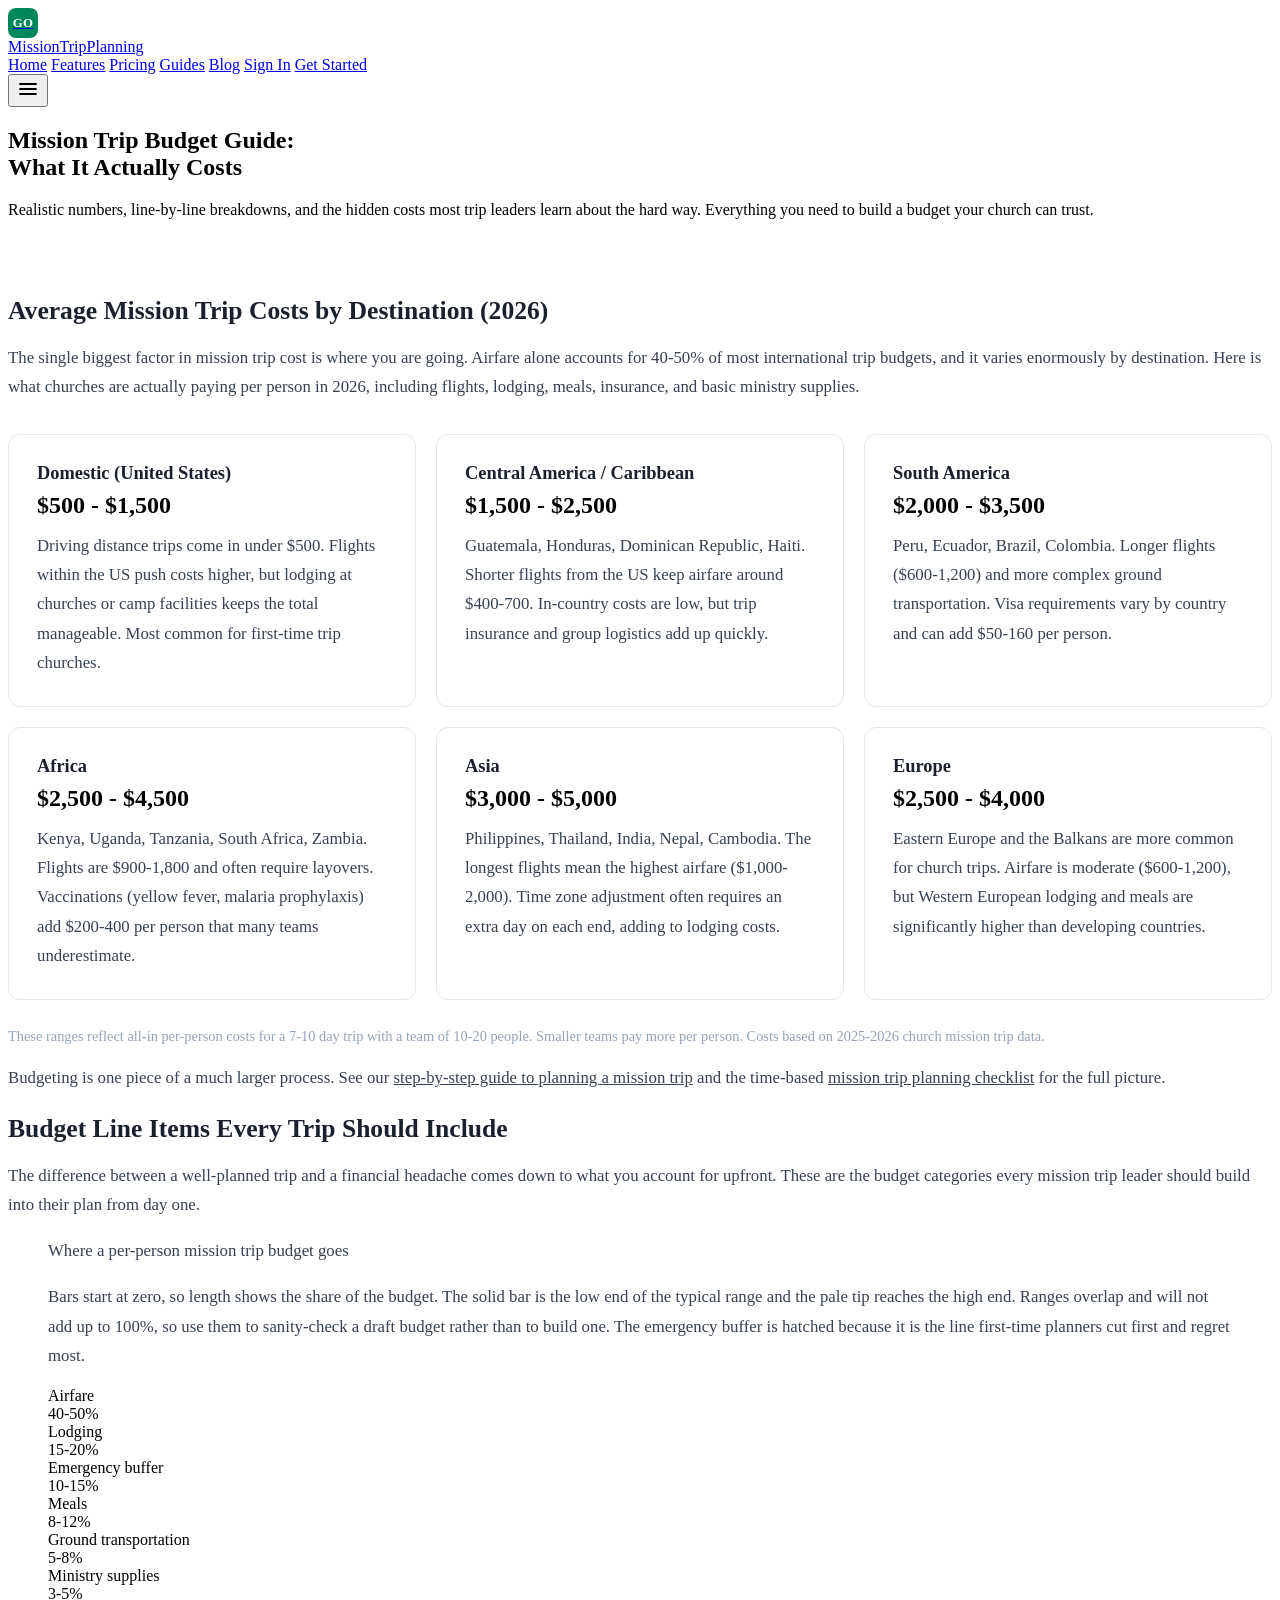
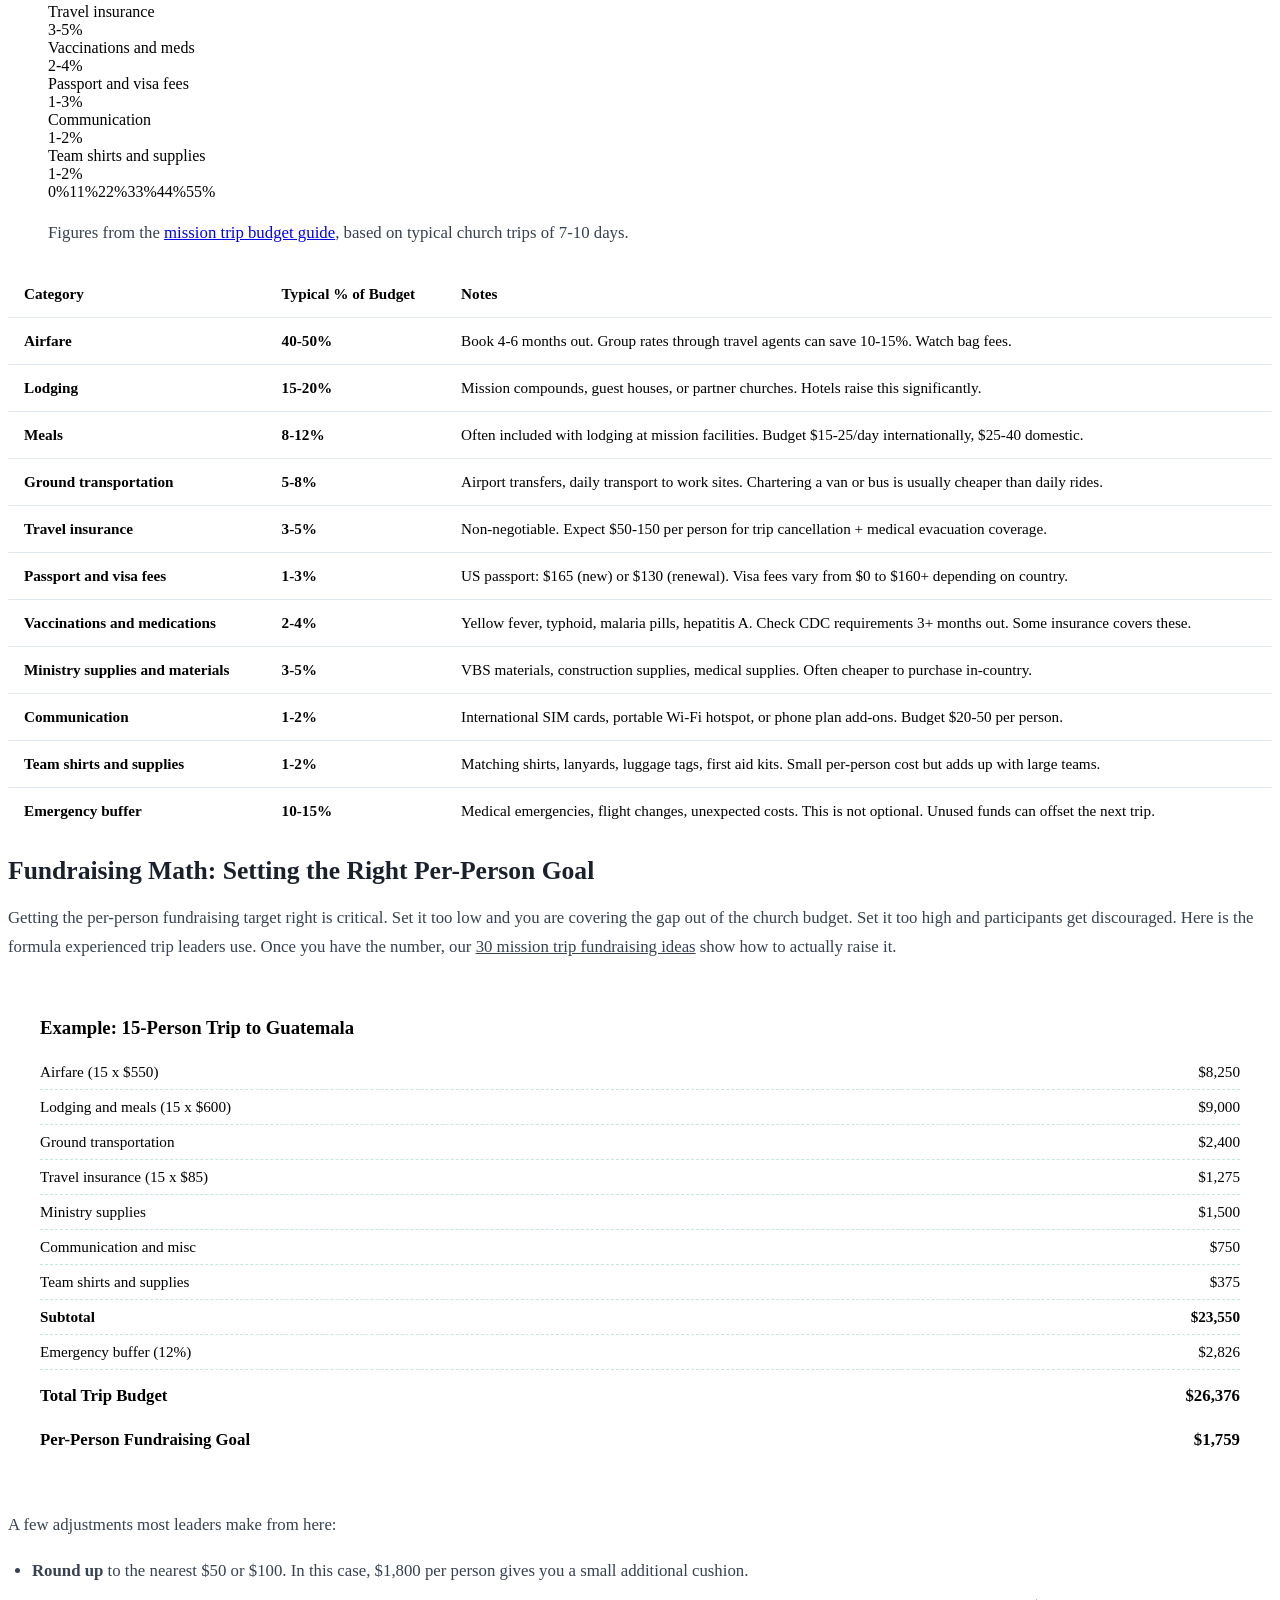
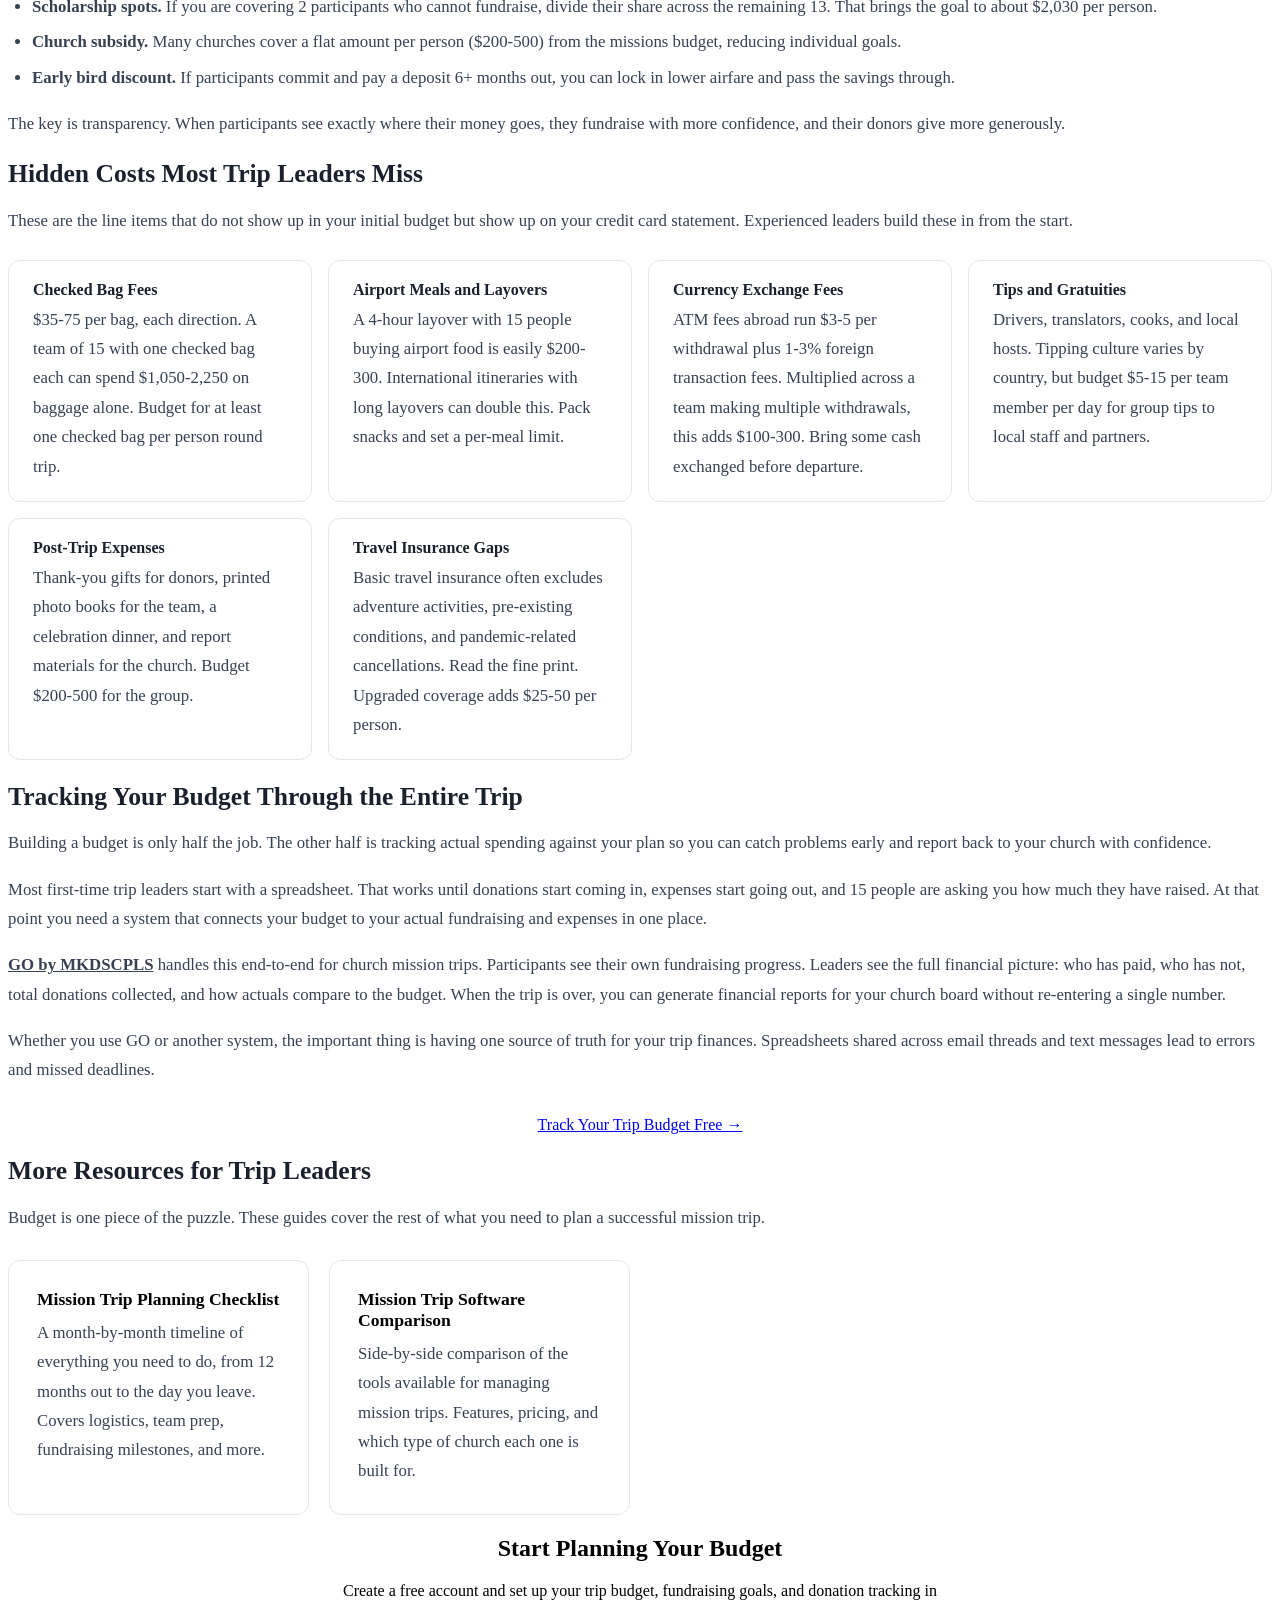
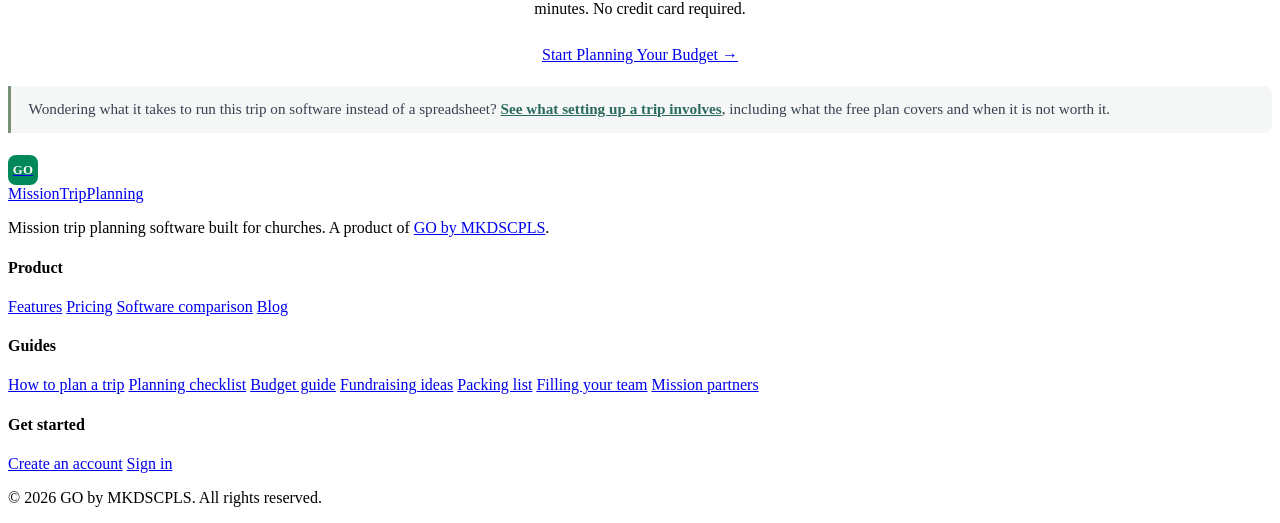
==== public/budget.html @ a54bac42 "Rewrite the budget and checklist snippets, strip 132 em-dashes /budget and /checklist draw 514 Bing " ====
<!DOCTYPE html>
<html lang="en">
<head>
  <meta charset="UTF-8">
  <meta name="viewport" content="width=device-width, initial-scale=1.0">
  <title>Mission Trip Cost Calculator: What a Trip Really Costs in 2026</title>
  <meta name="description" content="What a mission trip really costs in 2026: per-person ranges, plus visas, insurance and tipping, and a free calculator to total it for your team.">
  <meta name="keywords" content="mission trip cost, mission trip budget, how much does a mission trip cost, mission trip expenses, mission trip fundraising goal, church mission trip budget">
  <link rel="canonical" href="https://missiontripplanning.com/budget">

  <!-- Open Graph -->
  <meta property="og:type" content="article">
  <meta property="og:title" content="Mission Trip Cost Calculator: What a Trip Really Costs in 2026">
  <meta property="og:description" content="What a mission trip really costs in 2026: per-person ranges, plus visas, insurance and tipping, and a free calculator to total it for your team.">
  <meta property="og:url" content="https://missiontripplanning.com/budget">
  <meta property="og:site_name" content="MissionTripPlanning.com">
  <meta property="og:image" content="https://www.mkdscpls.com/images/go-og-default-v6.jpg">

  <!-- Twitter -->
  <meta name="twitter:card" content="summary_large_image">
  <meta name="twitter:title" content="Mission Trip Cost Calculator & Budget Guide for Churches (2026)">
  <meta name="twitter:description" content="What does a mission trip actually cost in 2026? Real budget ranges for domestic and international trips, plus a cost calculator and fundraising tips for churches.">
  <meta name="twitter:image" content="https://www.mkdscpls.com/images/go-og-default-v6.jpg">

  <link rel="stylesheet" href="/styles.css?v=20260914a">

  <!-- Google Analytics -->
  <script async src="https://www.googletagmanager.com/gtag/js?id=G-T4WD3D6CYK"></script>
  <script>
    window.dataLayer = window.dataLayer || [];
    function gtag(){dataLayer.push(arguments);}
    gtag('js', new Date());
    gtag('config', 'G-T4WD3D6CYK');
  </script>

  <!-- Article Schema -->
  <script type="application/ld+json">
  {
    "@context": "https://schema.org",
    "@type": "Article",
    "headline": "How Much Does a Mission Trip Cost? Budget Guide for Churches",
    "description": "A comprehensive guide to mission trip costs in 2026, including average prices by destination, budget line items, fundraising math, and hidden costs most leaders miss.",
    "url": "https://missiontripplanning.com/budget",
    "datePublished": "2026-04-11",
    "dateModified": "2026-04-11",
    "publisher": {
      "@type": "Organization",
      "name": "GO by MKDSCPLS",
      "url": "https://go.mkdscpls.com"
    },
    "mainEntityOfPage": {
      "@type": "WebPage",
      "@id": "https://missiontripplanning.com/budget"
    }
  }
  </script>

  <style>
    .cost-grid {
      display: grid;
      grid-template-columns: repeat(auto-fill, minmax(320px, 1fr));
      gap: 20px;
      margin-top: 32px;
    }
    .cost-card {
      background: #fff;
      border: 1px solid #e2e8f0;
      border-radius: 12px;
      padding: 28px;
    }
    .cost-card h3 {
      margin: 0 0 8px;
      font-size: 1.15rem;
      color: #1a202c;
    }
    .cost-card .cost-range {
      font-size: 1.5rem;
      font-weight: 700;
      color: var(--go-green);
      margin-bottom: 12px;
    }
    .cost-card p {
      margin: 0;
      font-size: 0.95rem;
      color: #64748b;
      line-height: 1.6;
    }
    .budget-table {
      width: 100%;
      border-collapse: collapse;
      margin-top: 24px;
    }
    .budget-table th,
    .budget-table td {
      text-align: left;
      padding: 14px 16px;
      border-bottom: 1px solid #e2e8f0;
      font-size: 0.95rem;
    }
    .budget-table th {
      background: var(--go-green-light);
      color: var(--go-green-dark);
      font-weight: 600;
    }
    .budget-table tr:last-child td {
      border-bottom: none;
    }
    .budget-table .pct {
      color: var(--go-green);
      font-weight: 600;
      white-space: nowrap;
    }
    .calc-box {
      background: var(--go-green-light);
      border-radius: 12px;
      padding: 28px 32px;
      margin-top: 28px;
    }
    .calc-box h3 {
      margin: 0 0 16px;
      color: var(--go-green-dark);
    }
    .calc-line {
      display: flex;
      justify-content: space-between;
      padding: 8px 0;
      font-size: 0.95rem;
      border-bottom: 1px dashed #c6e8d8;
    }
    .calc-line:last-child {
      border-bottom: none;
    }
    .calc-line.total {
      font-weight: 700;
      font-size: 1.05rem;
      border-top: 2px solid var(--go-green);
      border-bottom: none;
      padding-top: 12px;
      margin-top: 4px;
      color: var(--go-green-dark);
    }
    .hidden-costs-grid {
      display: grid;
      grid-template-columns: repeat(auto-fill, minmax(300px, 1fr));
      gap: 16px;
      margin-top: 24px;
    }
    .hidden-cost-item {
      background: #fff;
      border: 1px solid #e2e8f0;
      border-radius: 12px;
      padding: 20px 24px;
    }
    .hidden-cost-item h4 {
      margin: 0 0 6px;
      font-size: 1rem;
      color: #1a202c;
    }
    .hidden-cost-item p {
      margin: 0;
      font-size: 0.9rem;
      color: #64748b;
      line-height: 1.5;
    }
    .resources-grid {
      display: grid;
      grid-template-columns: repeat(auto-fill, minmax(300px, 1fr));
      gap: 20px;
      margin-top: 28px;
    }
    .resource-card {
      background: #fff;
      border: 1px solid #e2e8f0;
      border-radius: 12px;
      padding: 28px;
      text-decoration: none;
      color: inherit;
      transition: box-shadow 0.2s, transform 0.2s;
    }
    .resource-card:hover {
      box-shadow: 0 4px 16px rgba(0,0,0,0.08);
      transform: translateY(-2px);
    }
    .resource-card h3 {
      margin: 0 0 8px;
      color: var(--go-green-dark);
      font-size: 1.1rem;
    }
    .resource-card p {
      margin: 0;
      color: #64748b;
      font-size: 0.95rem;
      line-height: 1.5;
    }
    .article-body h2 {
      font-size: 1.6rem;
      margin-bottom: 16px;
      color: #1a202c;
    }
    .article-body p {
      font-size: 1.05rem;
      line-height: 1.75;
      color: #374151;
    }
    .article-body ul {
      margin: 16px 0;
      padding-left: 24px;
    }
    .article-body ul li {
      font-size: 1.05rem;
      line-height: 1.75;
      color: #374151;
      margin-bottom: 6px;
    }
  </style>
  <link rel="stylesheet" href="/site-chrome.css?v=20260916a">
  <style>
    /* GO's palette, driven through the shared chrome's custom properties. */
    :root {
      --sc-brand: #00875A;
      --sc-brand-dark: #006644;
      --sc-accent: #00875A;
      --sc-accent-ink: #ffffff;
      --sc-footer-bg: #0d1117;
    }
    .sc-brand-tile {
      width: 30px; height: 30px; flex: 0 0 30px;
      background: var(--sc-brand); border-radius: 8px;
      display: flex; align-items: center; justify-content: center;
      color: #fff; font-weight: 800; font-size: 0.8rem; letter-spacing: 0.02em;
    }
  </style>
</head>
<body>

  <!-- Nav -->
  <!-- Shared marketing chrome. Same definition as startdiscipling.com. -->
  <header class="sc-header">
    <div class="sc-header-inner">
      <a href="/" class="sc-brand">
        <span class="sc-brand-tile" aria-hidden="true">GO</span>
        <span>MissionTripPlanning</span>
      </a>
      <nav class="sc-nav" id="scNav">
        <a href="/" class="sc-navlink">Home</a>
        <a href="/features" class="sc-navlink">Features</a>
        <a href="/pricing" class="sc-navlink">Pricing</a>
        <a href="/how-to-plan-a-mission-trip" class="sc-navlink">Guides</a>
        <a href="https://go.mkdscpls.com/blog?utm_source=missiontripplanning&amp;utm_medium=referral&amp;utm_campaign=go_landing&amp;utm_content=nav_blog" class="sc-navlink">Blog</a>
        <a href="https://go.mkdscpls.com/login?utm_source=missiontripplanning&amp;utm_medium=referral&amp;utm_campaign=go_landing&amp;utm_content=nav_login" class="sc-login">Sign In</a>
        <a href="https://go.mkdscpls.com/get-started?utm_source=missiontripplanning&amp;utm_medium=referral&amp;utm_campaign=go_landing&amp;utm_content=nav_cta" class="sc-cta">Get Started</a>
      </nav>
      <button type="button" class="sc-burger" aria-label="Open menu">
        <svg width="24" height="24" viewBox="0 0 24 24" fill="none" stroke="currentColor" stroke-width="1.8" stroke-linecap="round" aria-hidden="true"><path d="M4 7h16M4 12h16M4 17h16"/></svg>
      </button>
    </div>
  </header>

  <!-- Hero -->
  <section class="hero" style="padding-bottom: 40px;">
    <div class="container">
      <h1>Mission Trip Budget Guide:<br>What It Actually Costs</h1>
      <p>Realistic numbers, line-by-line breakdowns, and the hidden costs most trip leaders learn about the hard way. Everything you need to build a budget your church can trust.</p>
    </div>
  </section>

  <!-- Average Costs by Destination -->
  <section class="section article-body">
    <div class="container">
      <h2>Average Mission Trip Costs by Destination (2026)</h2>
      <p>The single biggest factor in mission trip cost is where you are going. Airfare alone accounts for 40-50% of most international trip budgets, and it varies enormously by destination. Here is what churches are actually paying per person in 2026, including flights, lodging, meals, insurance, and basic ministry supplies.</p>

      <div class="cost-grid">
        <div class="cost-card">
          <h3>Domestic (United States)</h3>
          <div class="cost-range">$500 - $1,500</div>
          <p>Driving distance trips come in under $500. Flights within the US push costs higher, but lodging at churches or camp facilities keeps the total manageable. Most common for first-time trip churches.</p>
        </div>

        <div class="cost-card">
          <h3>Central America / Caribbean</h3>
          <div class="cost-range">$1,500 - $2,500</div>
          <p>Guatemala, Honduras, Dominican Republic, Haiti. Shorter flights from the US keep airfare around $400-700. In-country costs are low, but trip insurance and group logistics add up quickly.</p>
        </div>

        <div class="cost-card">
          <h3>South America</h3>
          <div class="cost-range">$2,000 - $3,500</div>
          <p>Peru, Ecuador, Brazil, Colombia. Longer flights ($600-1,200) and more complex ground transportation. Visa requirements vary by country and can add $50-160 per person.</p>
        </div>

        <div class="cost-card">
          <h3>Africa</h3>
          <div class="cost-range">$2,500 - $4,500</div>
          <p>Kenya, Uganda, Tanzania, South Africa, Zambia. Flights are $900-1,800 and often require layovers. Vaccinations (yellow fever, malaria prophylaxis) add $200-400 per person that many teams underestimate.</p>
        </div>

        <div class="cost-card">
          <h3>Asia</h3>
          <div class="cost-range">$3,000 - $5,000</div>
          <p>Philippines, Thailand, India, Nepal, Cambodia. The longest flights mean the highest airfare ($1,000-2,000). Time zone adjustment often requires an extra day on each end, adding to lodging costs.</p>
        </div>

        <div class="cost-card">
          <h3>Europe</h3>
          <div class="cost-range">$2,500 - $4,000</div>
          <p>Eastern Europe and the Balkans are more common for church trips. Airfare is moderate ($600-1,200), but Western European lodging and meals are significantly higher than developing countries.</p>
        </div>
      </div>

      <p style="margin-top: 24px; font-size: 0.9rem; color: #94a3b8;">These ranges reflect all-in per-person costs for a 7-10 day trip with a team of 10-20 people. Smaller teams pay more per person. Costs based on 2025-2026 church mission trip data.</p>
      <p style="margin-top: 12px;">Budgeting is one piece of a much larger process. See our <a href="/how-to-plan-a-mission-trip" style="color: var(--go-green);">step-by-step guide to planning a mission trip</a> and the time-based <a href="/checklist" style="color: var(--go-green);">mission trip planning checklist</a> for the full picture.</p>
    </div>
  </section>

  <!-- Budget Line Items -->
  <section class="section-alt article-body">
    <div class="container">
      <h2>Budget Line Items Every Trip Should Include</h2>
      <p>The difference between a well-planned trip and a financial headache comes down to what you account for upfront. These are the budget categories every mission trip leader should build into their plan from day one.</p>

      <figure class="fig">
        <figcaption>
          <p class="fig-title">Where a per-person mission trip budget goes</p>
          <p class="fig-note">Bars start at zero, so length shows the share of the budget. The solid bar is the low end of the typical range and the pale tip reaches the high end. Ranges overlap and will not add up to 100%, so use them to sanity-check a draft budget rather than to build one. The emergency buffer is hatched because it is the line first-time planners cut first and regret most.</p>
        </figcaption>
        <div class="fig-bars">
        <div class="fig-row">
          <div class="fig-label">Airfare</div>
          <div class="fig-track" title="Airfare: 40-50% of budget. Book 4-6 months out. Group rates can save 10-15%.">
            <div class="fig-fill-hi" style="width: 90.9%;"></div><div class="fig-fill" style="width: 72.7%;"></div>
          </div>
          <div class="fig-value">40-50%</div>
        </div>
        <div class="fig-row">
          <div class="fig-label">Lodging</div>
          <div class="fig-track" title="Lodging: 15-20% of budget. Mission compounds, guest houses, or partner churches.">
            <div class="fig-fill-hi" style="width: 36.4%;"></div><div class="fig-fill" style="width: 27.3%;"></div>
          </div>
          <div class="fig-value">15-20%</div>
        </div>
        <div class="fig-row is-emphasis">
          <div class="fig-label">Emergency buffer</div>
          <div class="fig-track" title="Emergency buffer: 10-15% of budget. Medical emergencies, flight changes, unexpected costs. Not optional.">
            <div class="fig-fill-hi" style="width: 27.3%;"></div><div class="fig-fill" style="width: 18.2%;"></div>
          </div>
          <div class="fig-value">10-15%</div>
        </div>
        <div class="fig-row">
          <div class="fig-label">Meals</div>
          <div class="fig-track" title="Meals: 8-12% of budget. Often included with lodging at mission facilities.">
            <div class="fig-fill-hi" style="width: 21.8%;"></div><div class="fig-fill" style="width: 14.5%;"></div>
          </div>
          <div class="fig-value">8-12%</div>
        </div>
        <div class="fig-row">
          <div class="fig-label">Ground transportation</div>
          <div class="fig-track" title="Ground transportation: 5-8% of budget. Airport transfers and daily transport to work sites.">
            <div class="fig-fill-hi" style="width: 14.6%;"></div><div class="fig-fill" style="width: 9.1%;"></div>
          </div>
          <div class="fig-value">5-8%</div>
        </div>
        <div class="fig-row">
          <div class="fig-label">Ministry supplies</div>
          <div class="fig-track" title="Ministry supplies: 3-5% of budget. VBS materials, construction supplies, medical supplies.">
            <div class="fig-fill-hi" style="width: 9.1%;"></div><div class="fig-fill" style="width: 5.5%;"></div>
          </div>
          <div class="fig-value">3-5%</div>
        </div>
        <div class="fig-row">
          <div class="fig-label">Travel insurance</div>
          <div class="fig-track" title="Travel insurance: 3-5% of budget. Trip cancellation plus medical evacuation coverage.">
            <div class="fig-fill-hi" style="width: 9.1%;"></div><div class="fig-fill" style="width: 5.5%;"></div>
          </div>
          <div class="fig-value">3-5%</div>
        </div>
        <div class="fig-row">
          <div class="fig-label">Vaccinations and meds</div>
          <div class="fig-track" title="Vaccinations and meds: 2-4% of budget. Check CDC requirements 3+ months out.">
            <div class="fig-fill-hi" style="width: 7.2%;"></div><div class="fig-fill" style="width: 3.6%;"></div>
          </div>
          <div class="fig-value">2-4%</div>
        </div>
        <div class="fig-row">
          <div class="fig-label">Passport and visa fees</div>
          <div class="fig-track" title="Passport and visa fees: 1-3% of budget. US passport $165 new, $130 renewal. Visas vary.">
            <div class="fig-fill-hi" style="width: 5.4%;"></div><div class="fig-fill" style="width: 1.8%;"></div>
          </div>
          <div class="fig-value">1-3%</div>
        </div>
        <div class="fig-row">
          <div class="fig-label">Communication</div>
          <div class="fig-track" title="Communication: 1-2% of budget. SIM cards, hotspot, or phone plan add-ons.">
            <div class="fig-fill-hi" style="width: 3.6%;"></div><div class="fig-fill" style="width: 1.8%;"></div>
          </div>
          <div class="fig-value">1-2%</div>
        </div>
        <div class="fig-row">
          <div class="fig-label">Team shirts and supplies</div>
          <div class="fig-track" title="Team shirts and supplies: 1-2% of budget. Shirts, lanyards, luggage tags, first aid kits.">
            <div class="fig-fill-hi" style="width: 3.6%;"></div><div class="fig-fill" style="width: 1.8%;"></div>
          </div>
          <div class="fig-value">1-2%</div>
        </div>
        </div>
        <div class="fig-axis"><div class="fig-axis-scale"><span>0%</span><span>11%</span><span>22%</span><span>33%</span><span>44%</span><span>55%</span></div></div>
        <p class="fig-source">Figures from the <a href="/budget">mission trip budget guide</a>, based on typical church trips of 7-10 days.</p>
      </figure>
      <table class="budget-table">
        <thead>
          <tr>
            <th>Category</th>
            <th>Typical % of Budget</th>
            <th>Notes</th>
          </tr>
        </thead>
        <tbody>
          <tr>
            <td><strong>Airfare</strong></td>
            <td class="pct">40-50%</td>
            <td>Book 4-6 months out. Group rates through travel agents can save 10-15%. Watch bag fees.</td>
          </tr>
          <tr>
            <td><strong>Lodging</strong></td>
            <td class="pct">15-20%</td>
            <td>Mission compounds, guest houses, or partner churches. Hotels raise this significantly.</td>
          </tr>
          <tr>
            <td><strong>Meals</strong></td>
            <td class="pct">8-12%</td>
            <td>Often included with lodging at mission facilities. Budget $15-25/day internationally, $25-40 domestic.</td>
          </tr>
          <tr>
            <td><strong>Ground transportation</strong></td>
            <td class="pct">5-8%</td>
            <td>Airport transfers, daily transport to work sites. Chartering a van or bus is usually cheaper than daily rides.</td>
          </tr>
          <tr>
            <td><strong>Travel insurance</strong></td>
            <td class="pct">3-5%</td>
            <td>Non-negotiable. Expect $50-150 per person for trip cancellation + medical evacuation coverage.</td>
          </tr>
          <tr>
            <td><strong>Passport and visa fees</strong></td>
            <td class="pct">1-3%</td>
            <td>US passport: $165 (new) or $130 (renewal). Visa fees vary from $0 to $160+ depending on country.</td>
          </tr>
          <tr>
            <td><strong>Vaccinations and medications</strong></td>
            <td class="pct">2-4%</td>
            <td>Yellow fever, typhoid, malaria pills, hepatitis A. Check CDC requirements 3+ months out. Some insurance covers these.</td>
          </tr>
          <tr>
            <td><strong>Ministry supplies and materials</strong></td>
            <td class="pct">3-5%</td>
            <td>VBS materials, construction supplies, medical supplies. Often cheaper to purchase in-country.</td>
          </tr>
          <tr>
            <td><strong>Communication</strong></td>
            <td class="pct">1-2%</td>
            <td>International SIM cards, portable Wi-Fi hotspot, or phone plan add-ons. Budget $20-50 per person.</td>
          </tr>
          <tr>
            <td><strong>Team shirts and supplies</strong></td>
            <td class="pct">1-2%</td>
            <td>Matching shirts, lanyards, luggage tags, first aid kits. Small per-person cost but adds up with large teams.</td>
          </tr>
          <tr>
            <td><strong>Emergency buffer</strong></td>
            <td class="pct">10-15%</td>
            <td>Medical emergencies, flight changes, unexpected costs. This is not optional. Unused funds can offset the next trip.</td>
          </tr>
        </tbody>
      </table>
    </div>
  </section>

  <!-- Fundraising Math -->
  <section class="section article-body">
    <div class="container">
      <h2>Fundraising Math: Setting the Right Per-Person Goal</h2>
      <p>Getting the per-person fundraising target right is critical. Set it too low and you are covering the gap out of the church budget. Set it too high and participants get discouraged. Here is the formula experienced trip leaders use. Once you have the number, our <a href="/mission-trip-fundraising-ideas" style="color: var(--go-green);">30 mission trip fundraising ideas</a> show how to actually raise it.</p>

      <div class="calc-box">
        <h3>Example: 15-Person Trip to Guatemala</h3>
        <div class="calc-line">
          <span>Airfare (15 x $550)</span>
          <span>$8,250</span>
        </div>
        <div class="calc-line">
          <span>Lodging and meals (15 x $600)</span>
          <span>$9,000</span>
        </div>
        <div class="calc-line">
          <span>Ground transportation</span>
          <span>$2,400</span>
        </div>
        <div class="calc-line">
          <span>Travel insurance (15 x $85)</span>
          <span>$1,275</span>
        </div>
        <div class="calc-line">
          <span>Ministry supplies</span>
          <span>$1,500</span>
        </div>
        <div class="calc-line">
          <span>Communication and misc</span>
          <span>$750</span>
        </div>
        <div class="calc-line">
          <span>Team shirts and supplies</span>
          <span>$375</span>
        </div>
        <div class="calc-line">
          <span><strong>Subtotal</strong></span>
          <span><strong>$23,550</strong></span>
        </div>
        <div class="calc-line">
          <span>Emergency buffer (12%)</span>
          <span>$2,826</span>
        </div>
        <div class="calc-line total">
          <span>Total Trip Budget</span>
          <span>$26,376</span>
        </div>
        <div class="calc-line total">
          <span>Per-Person Fundraising Goal</span>
          <span>$1,759</span>
        </div>
      </div>

      <p style="margin-top: 24px;">A few adjustments most leaders make from here:</p>
      <ul>
        <li><strong>Round up</strong> to the nearest $50 or $100. In this case, $1,800 per person gives you a small additional cushion.</li>
        <li><strong>Scholarship spots.</strong> If you are covering 2 participants who cannot fundraise, divide their share across the remaining 13. That brings the goal to about $2,030 per person.</li>
        <li><strong>Church subsidy.</strong> Many churches cover a flat amount per person ($200-500) from the missions budget, reducing individual goals.</li>
        <li><strong>Early bird discount.</strong> If participants commit and pay a deposit 6+ months out, you can lock in lower airfare and pass the savings through.</li>
      </ul>

      <p>The key is transparency. When participants see exactly where their money goes, they fundraise with more confidence, and their donors give more generously.</p>
    </div>
  </section>

  <!-- Hidden Costs -->
  <section class="section-alt article-body">
    <div class="container">
      <h2>Hidden Costs Most Trip Leaders Miss</h2>
      <p>These are the line items that do not show up in your initial budget but show up on your credit card statement. Experienced leaders build these in from the start.</p>

      <div class="hidden-costs-grid">
        <div class="hidden-cost-item">
          <h4>Checked Bag Fees</h4>
          <p>$35-75 per bag, each direction. A team of 15 with one checked bag each can spend $1,050-2,250 on baggage alone. Budget for at least one checked bag per person round trip.</p>
        </div>

        <div class="hidden-cost-item">
          <h4>Airport Meals and Layovers</h4>
          <p>A 4-hour layover with 15 people buying airport food is easily $200-300. International itineraries with long layovers can double this. Pack snacks and set a per-meal limit.</p>
        </div>

        <div class="hidden-cost-item">
          <h4>Currency Exchange Fees</h4>
          <p>ATM fees abroad run $3-5 per withdrawal plus 1-3% foreign transaction fees. Multiplied across a team making multiple withdrawals, this adds $100-300. Bring some cash exchanged before departure.</p>
        </div>

        <div class="hidden-cost-item">
          <h4>Tips and Gratuities</h4>
          <p>Drivers, translators, cooks, and local hosts. Tipping culture varies by country, but budget $5-15 per team member per day for group tips to local staff and partners.</p>
        </div>

        <div class="hidden-cost-item">
          <h4>Post-Trip Expenses</h4>
          <p>Thank-you gifts for donors, printed photo books for the team, a celebration dinner, and report materials for the church. Budget $200-500 for the group.</p>
        </div>

        <div class="hidden-cost-item">
          <h4>Travel Insurance Gaps</h4>
          <p>Basic travel insurance often excludes adventure activities, pre-existing conditions, and pandemic-related cancellations. Read the fine print. Upgraded coverage adds $25-50 per person.</p>
        </div>
      </div>
    </div>
  </section>

  <!-- Tracking Your Budget -->
  <section class="section article-body">
    <div class="container">
      <h2>Tracking Your Budget Through the Entire Trip</h2>
      <p>Building a budget is only half the job. The other half is tracking actual spending against your plan so you can catch problems early and report back to your church with confidence.</p>

      <p>Most first-time trip leaders start with a spreadsheet. That works until donations start coming in, expenses start going out, and 15 people are asking you how much they have raised. At that point you need a system that connects your budget to your actual fundraising and expenses in one place.</p>

      <p><a href="https://go.mkdscpls.com?utm_source=missiontripplanning&utm_medium=referral&utm_campaign=budget&utm_content=tracking_section" style="color: var(--go-green); font-weight: 600;">GO by MKDSCPLS</a> handles this end-to-end for church mission trips. Participants see their own fundraising progress. Leaders see the full financial picture: who has paid, who has not, total donations collected, and how actuals compare to the budget. When the trip is over, you can generate financial reports for your church board without re-entering a single number.</p>

      <p>Whether you use GO or another system, the important thing is having one source of truth for your trip finances. Spreadsheets shared across email threads and text messages lead to errors and missed deadlines.</p>

      <div style="margin-top: 32px; text-align: center;">
        <a href="https://go.mkdscpls.com/get-started?utm_source=missiontripplanning&utm_medium=referral&utm_campaign=budget&utm_content=tracking_cta" class="hero-cta" style="display: inline-block;">Track Your Trip Budget Free &rarr;</a>
      </div>
    </div>
  </section>

  <!-- More Resources -->
  <section class="section-alt article-body">
    <div class="container">
      <h2>More Resources for Trip Leaders</h2>
      <p>Budget is one piece of the puzzle. These guides cover the rest of what you need to plan a successful mission trip.</p>

      <div class="resources-grid">
        <a href="/checklist" class="resource-card">
          <h3>Mission Trip Planning Checklist</h3>
          <p>A month-by-month timeline of everything you need to do, from 12 months out to the day you leave. Covers logistics, team prep, fundraising milestones, and more.</p>
        </a>

        <a href="/compare" class="resource-card">
          <h3>Mission Trip Software Comparison</h3>
          <p>Side-by-side comparison of the tools available for managing mission trips. Features, pricing, and which type of church each one is built for.</p>
        </a>
      </div>
    </div>
  </section>

  <!-- Bottom CTA -->
  <section class="section" style="text-align: center;">
    <div class="container">
      <h2>Start Planning Your Budget</h2>
      <p style="max-width: 600px; margin: 0 auto 28px;">Create a free account and set up your trip budget, fundraising goals, and donation tracking in minutes. No credit card required.</p>
      <a href="https://go.mkdscpls.com/get-started?utm_source=missiontripplanning&utm_medium=referral&utm_campaign=budget&utm_content=bottom_cta" class="hero-cta" style="display: inline-block;">Start Planning Your Budget &rarr;</a>
    </div>
  </section>

  <!-- Footer -->
  
    <p style="margin:1.4rem 0;padding:0.9rem 1.1rem;background:#f4f7f5;border-left:3px solid #789078;border-radius:0 8px 8px 0;font-size:0.95rem;color:#374151;">Wondering what it takes to run this trip on software instead of a spreadsheet? <a href="/start" style="color:#2B6B5F;font-weight:700;">See what setting up a trip involves</a>, including what the free plan covers and when it is not worth it.</p>
<footer class="sc-footer">
    <div class="sc-footer-inner">
      <div class="sc-footer-brand">
        <a href="/" class="sc-footer-mark">
          <span class="sc-brand-tile" aria-hidden="true">GO</span>
          <span>MissionTripPlanning</span>
        </a>
        <p>Mission trip planning software built for churches. A product of <a href="https://go.mkdscpls.com?utm_source=missiontripplanning&amp;utm_medium=referral&amp;utm_campaign=go_landing&amp;utm_content=footer_brand" class="sc-flink">GO by MKDSCPLS</a>.</p>
      </div>
      <div class="sc-footer-cols">
        <div class="sc-footer-col">
          <h4>Product</h4>
          <a href="/features" class="sc-flink">Features</a>
          <a href="/pricing" class="sc-flink">Pricing</a>
          <a href="/compare" class="sc-flink">Software comparison</a>
          <a href="https://go.mkdscpls.com/blog?utm_source=missiontripplanning&amp;utm_medium=referral&amp;utm_campaign=go_landing&amp;utm_content=footer_blog" class="sc-flink">Blog</a>
        </div>
        <div class="sc-footer-col">
          <h4>Guides</h4>
          <a href="/how-to-plan-a-mission-trip" class="sc-flink">How to plan a trip</a>
          <a href="/checklist" class="sc-flink">Planning checklist</a>
          <a href="/budget" class="sc-flink">Budget guide</a>
          <a href="/mission-trip-fundraising-ideas" class="sc-flink">Fundraising ideas</a>
          <a href="/mission-trip-packing-list" class="sc-flink">Packing list</a>
            <a href="/filling-your-team" class="sc-flink">Filling your team</a>
            <a href="/church-mission-partners" class="sc-flink">Mission partners</a>
        </div>
        <div class="sc-footer-col">
          <h4>Get started</h4>
          <a href="https://go.mkdscpls.com/get-started?utm_source=missiontripplanning&amp;utm_medium=referral&amp;utm_campaign=go_landing&amp;utm_content=footer_getstarted" class="sc-flink">Create an account</a>
          <a href="https://go.mkdscpls.com/login?utm_source=missiontripplanning&amp;utm_medium=referral&amp;utm_campaign=go_landing&amp;utm_content=footer_login" class="sc-flink">Sign in</a>
        </div>
      </div>
    </div>
    <div class="sc-footer-base">
      <p>&copy; 2026 GO by MKDSCPLS. All rights reserved.</p>
    </div>
  </footer>

  <script src="/site-chrome.js?v=20260916a"></script>
<script src="/conversion.js?v=20260916a" defer></script>
</body>
</html>
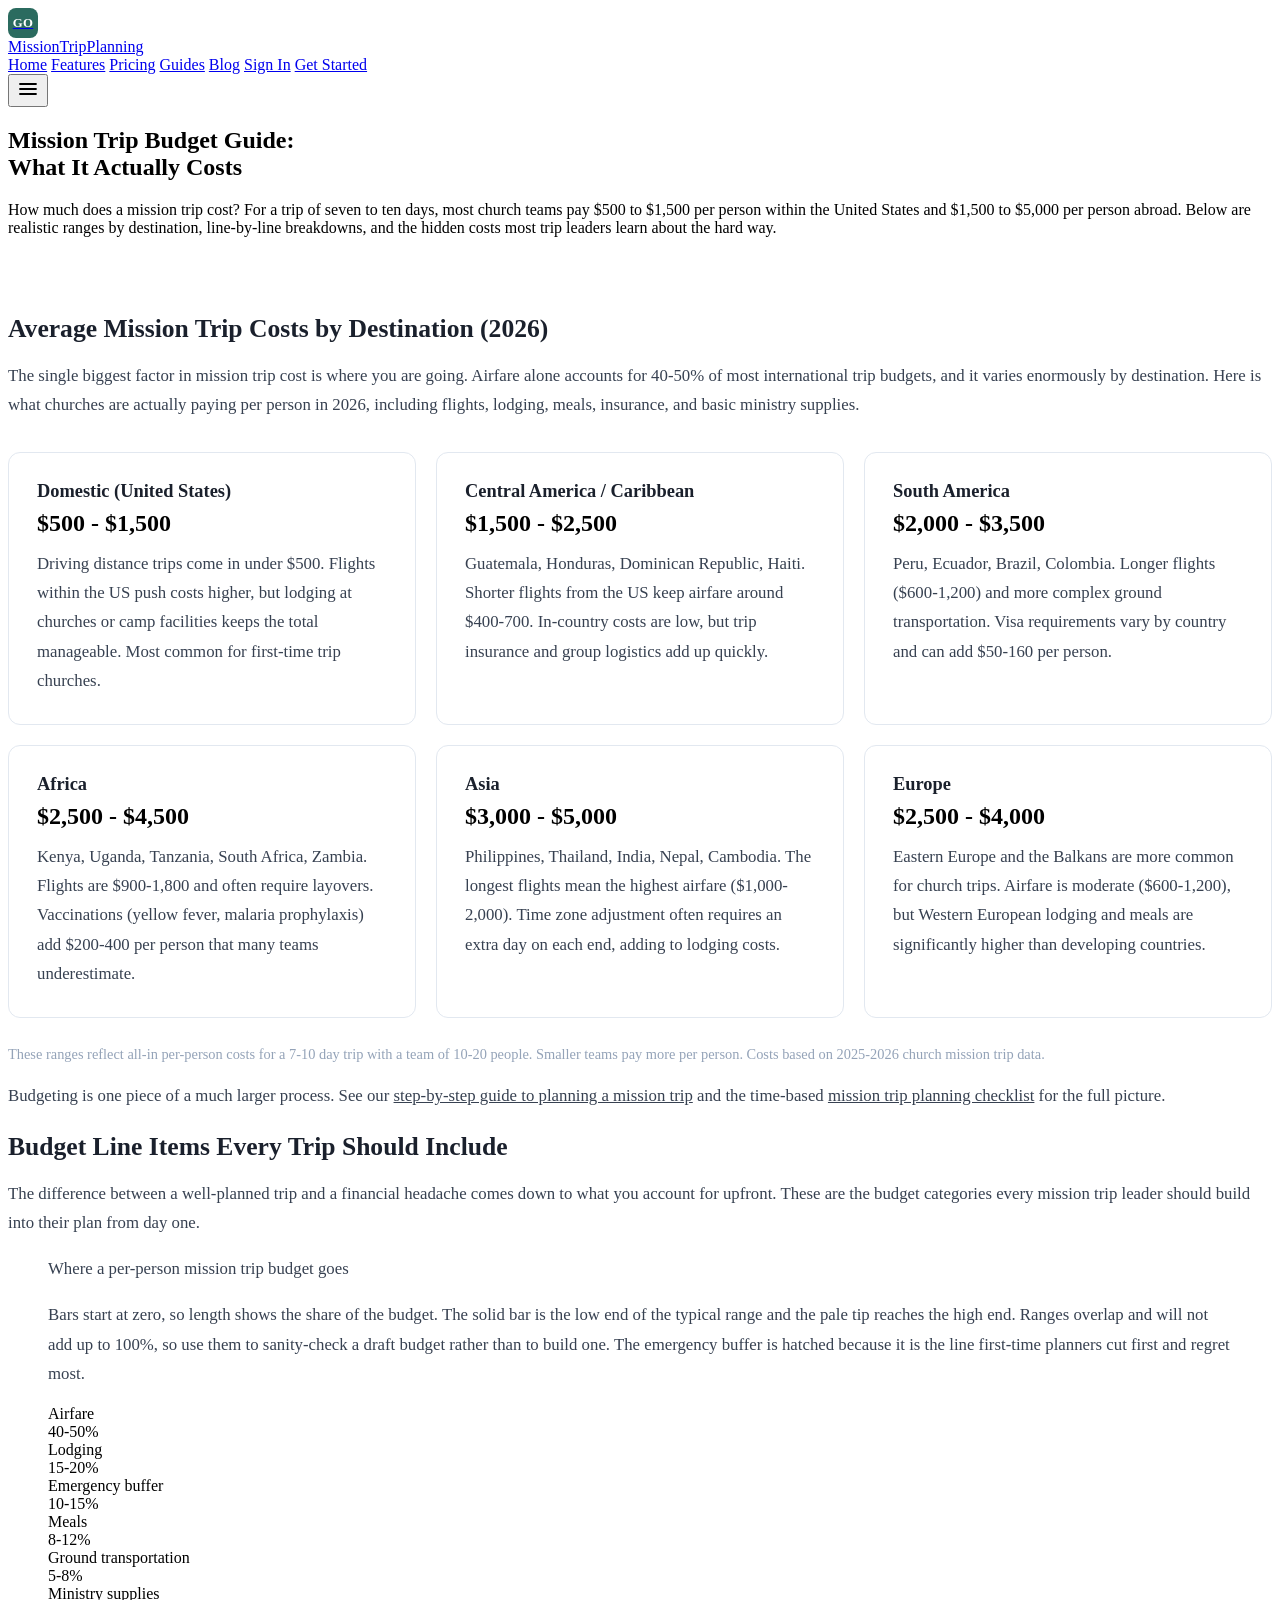
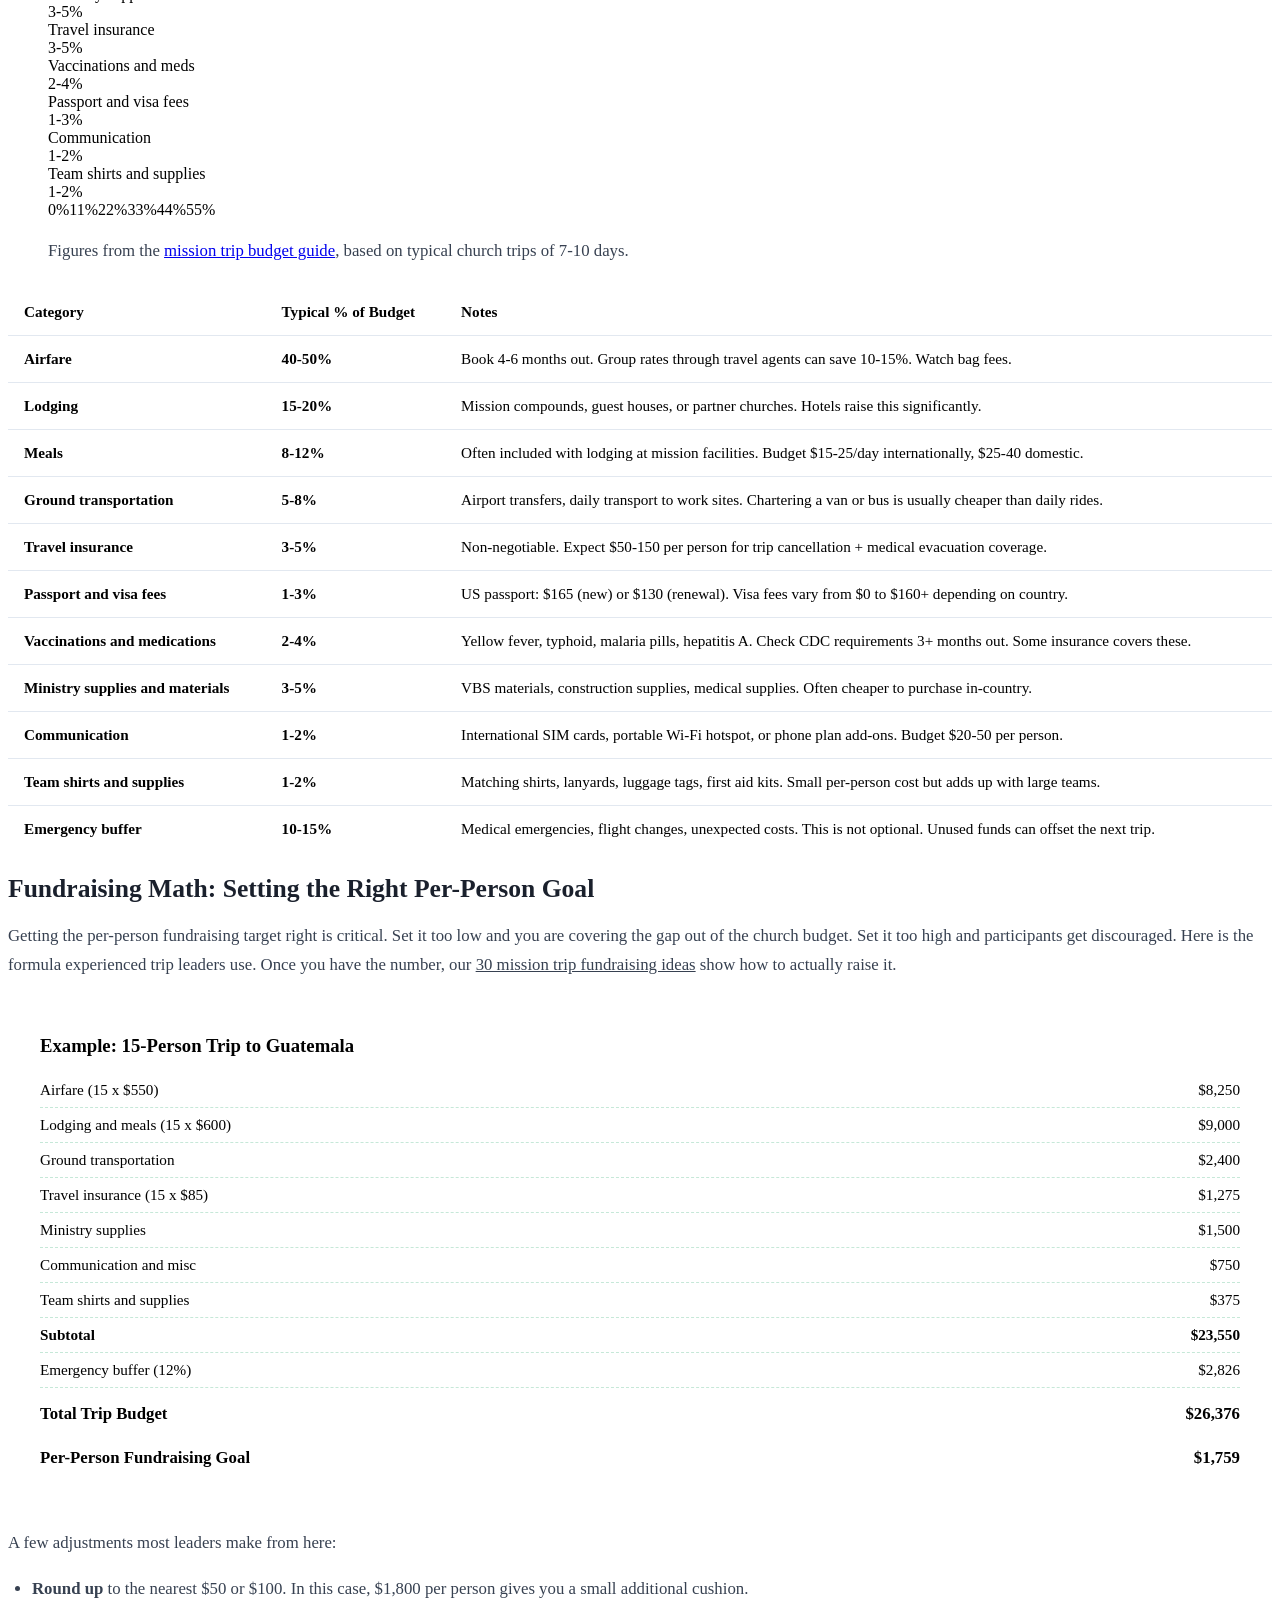
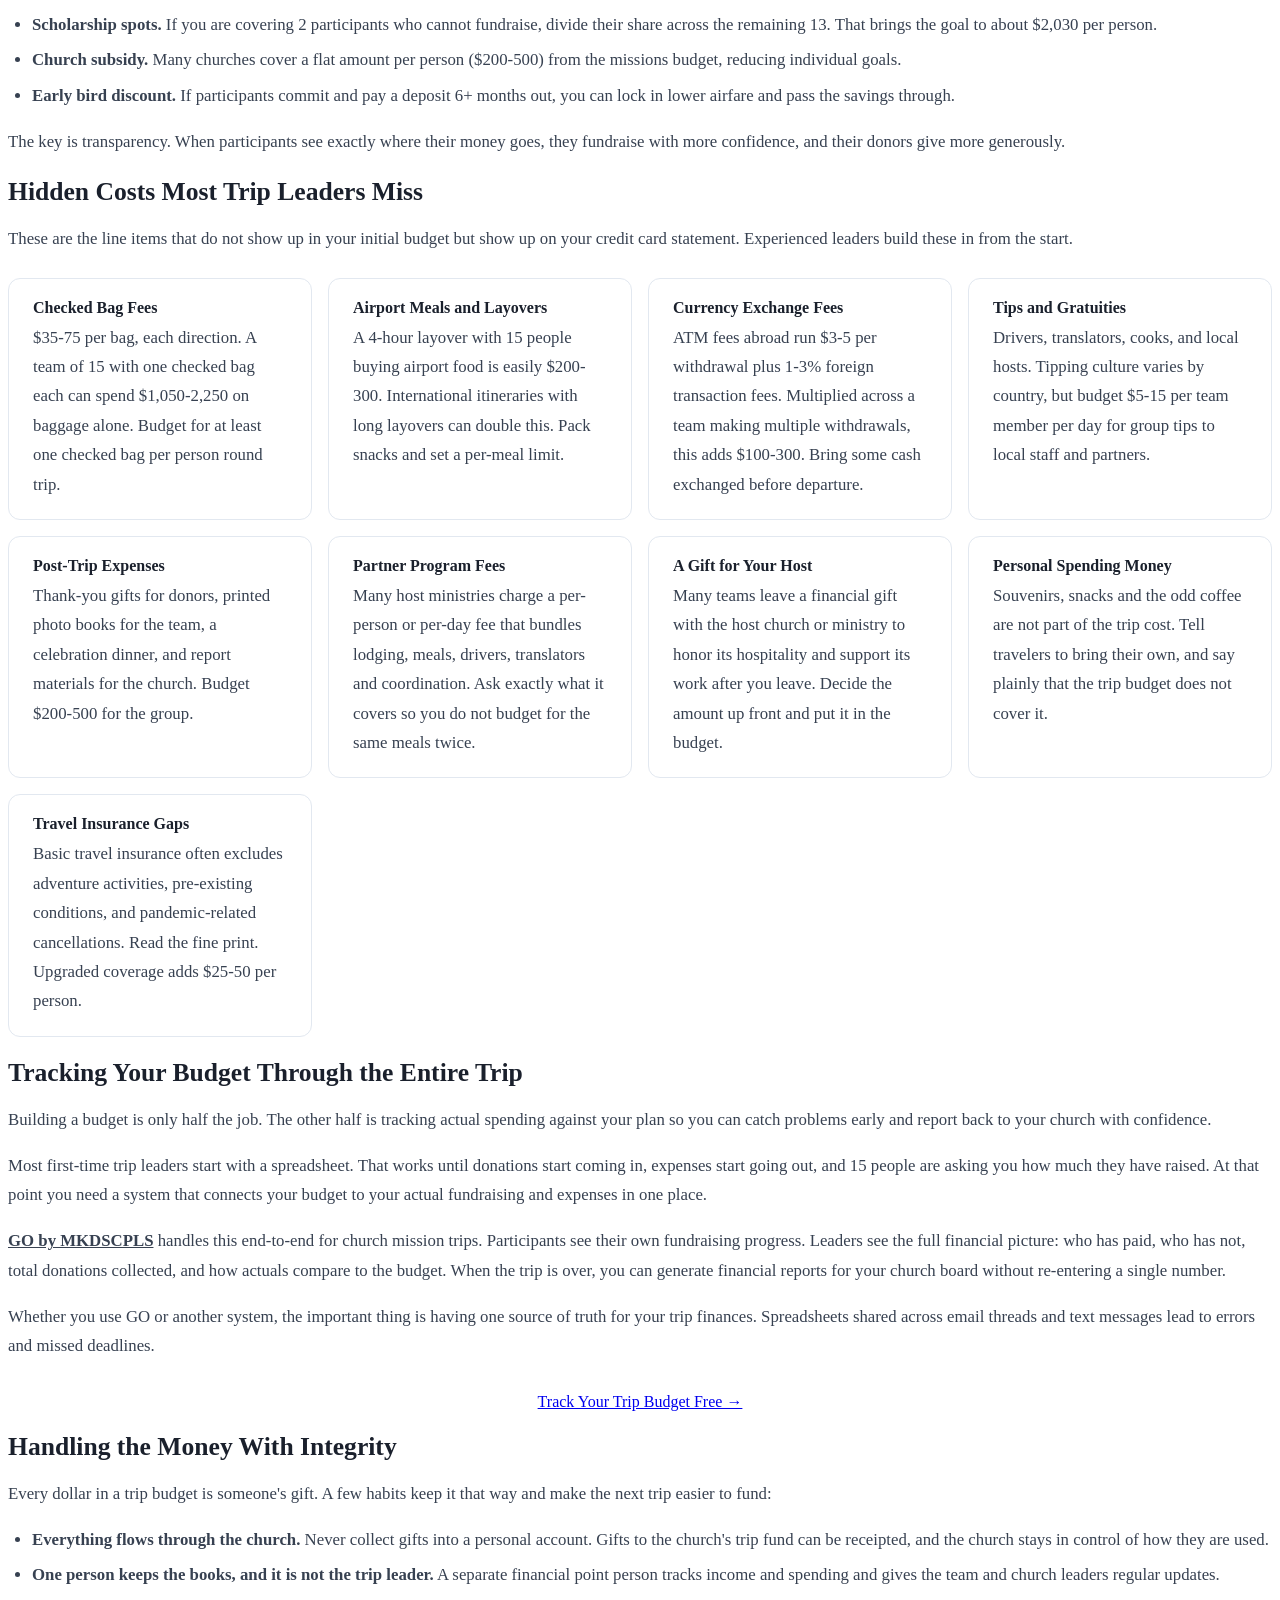
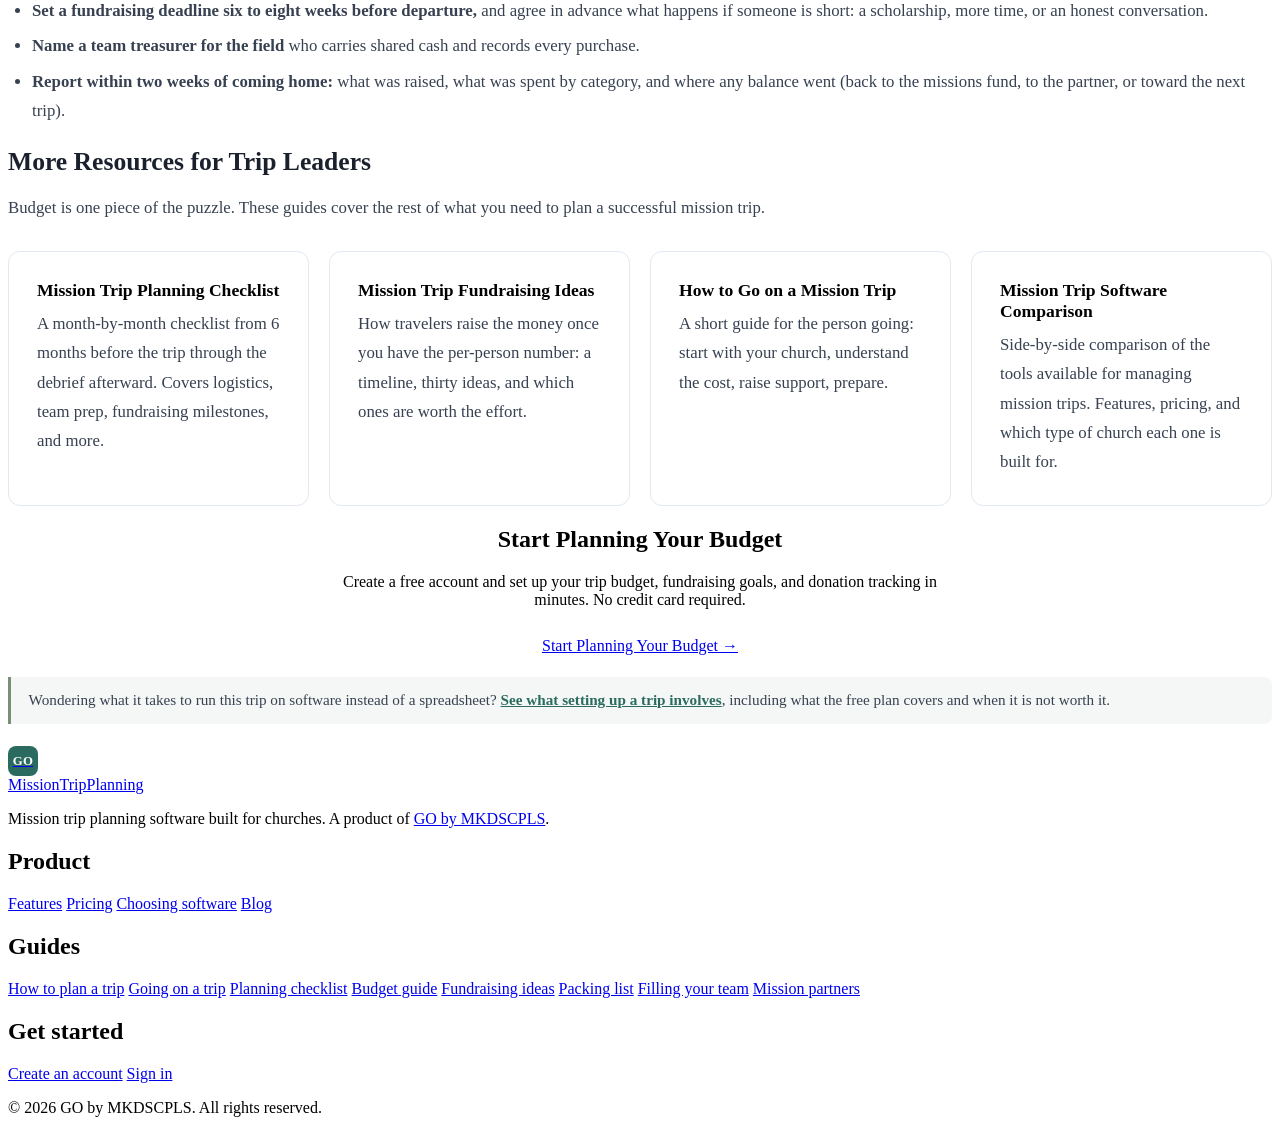
==== commit 04f4e319: "Sept 26-28 work: new homepage + GO screenshots, pricing, neutral /compare guide, how-to-go page, fun" ====
--- a/public/budget.html
+++ b/public/budget.html
@@ -3,34 +3,56 @@
 <head>
   <meta charset="UTF-8">
   <meta name="viewport" content="width=device-width, initial-scale=1.0">
-  <title>Mission Trip Cost Calculator: What a Trip Really Costs in 2026</title>
-  <meta name="description" content="What a mission trip really costs in 2026: per-person ranges, plus visas, insurance and tipping, and a free calculator to total it for your team.">
+  <title>Mission Trip Costs in 2026: A Budget Guide for Churches</title>
+  <meta name="description" content="What a mission trip really costs in 2026: per-person ranges for domestic and international trips, plus visas, insurance, tipping and the costs teams forget.">
   <meta name="keywords" content="mission trip cost, mission trip budget, how much does a mission trip cost, mission trip expenses, mission trip fundraising goal, church mission trip budget">
   <link rel="canonical" href="https://missiontripplanning.com/budget">
 
   <!-- Open Graph -->
   <meta property="og:type" content="article">
-  <meta property="og:title" content="Mission Trip Cost Calculator: What a Trip Really Costs in 2026">
-  <meta property="og:description" content="What a mission trip really costs in 2026: per-person ranges, plus visas, insurance and tipping, and a free calculator to total it for your team.">
+  <meta property="og:title" content="Mission Trip Costs in 2026: A Budget Guide for Churches">
+  <meta property="og:description" content="What a mission trip really costs in 2026: per-person ranges for domestic and international trips, plus visas, insurance, tipping and the costs teams forget.">
   <meta property="og:url" content="https://missiontripplanning.com/budget">
   <meta property="og:site_name" content="MissionTripPlanning.com">
   <meta property="og:image" content="https://www.mkdscpls.com/images/go-og-default-v6.jpg">
 
   <!-- Twitter -->
   <meta name="twitter:card" content="summary_large_image">
-  <meta name="twitter:title" content="Mission Trip Cost Calculator & Budget Guide for Churches (2026)">
-  <meta name="twitter:description" content="What does a mission trip actually cost in 2026? Real budget ranges for domestic and international trips, plus a cost calculator and fundraising tips for churches.">
+  <meta name="twitter:title" content="Mission Trip Costs in 2026: A Budget Guide for Churches">
+  <meta name="twitter:description" content="What a mission trip really costs in 2026: per-person ranges for domestic and international trips, plus visas, insurance, tipping and the costs teams forget.">
   <meta name="twitter:image" content="https://www.mkdscpls.com/images/go-og-default-v6.jpg">
 
-  <link rel="stylesheet" href="/styles.css?v=20260914a">
+  <link rel="icon" href="/favicon.ico?v=go1" sizes="any">
+  <link rel="icon" type="image/png" sizes="32x32" href="/favicon-32.png?v=go1">
+  <link rel="apple-touch-icon" href="/apple-touch-icon.png?v=go1">
+  <link rel="stylesheet" href="/styles.css?v=20260927lh">
 
   <!-- Google Analytics -->
-  <script async src="https://www.googletagmanager.com/gtag/js?id=G-T4WD3D6CYK"></script>
   <script>
     window.dataLayer = window.dataLayer || [];
     function gtag(){dataLayer.push(arguments);}
     gtag('js', new Date());
     gtag('config', 'G-T4WD3D6CYK');
+    // The tag itself costs ~0.7s of main thread on a phone, so it loads after the
+    // page has loaded, on the first interaction or ~3.5s later. The calls above
+    // wait in dataLayer until then, so the page view is still recorded.
+    (function () {
+      var done = false, evs = ['pointerdown', 'keydown', 'touchstart', 'scroll', 'mousemove'];
+      function run() {
+        if (done) return;
+        done = true;
+        evs.forEach(function (e) { removeEventListener(e, run, true); });
+        var s = document.createElement('script');
+        s.async = true;
+        s.src = 'https://www.googletagmanager.com/gtag/js?id=G-T4WD3D6CYK';
+        document.head.appendChild(s);
+      }
+      function arm() {
+        evs.forEach(function (e) { addEventListener(e, run, { capture: true, passive: true }); });
+        setTimeout(function () { window.requestIdleCallback ? requestIdleCallback(run, { timeout: 2000 }) : run(); }, 3500);
+      }
+      if (document.readyState === 'complete') arm(); else addEventListener('load', arm);
+    })();
   </script>
 
   <!-- Article Schema -->
@@ -42,7 +64,7 @@
     "description": "A comprehensive guide to mission trip costs in 2026, including average prices by destination, budget line items, fundraising math, and hidden costs most leaders miss.",
     "url": "https://missiontripplanning.com/budget",
     "datePublished": "2026-04-11",
-    "dateModified": "2026-04-11",
+    "dateModified": "2026-09-27",
     "publisher": {
       "@type": "Organization",
       "name": "GO by MKDSCPLS",
@@ -213,13 +235,13 @@
       margin-bottom: 6px;
     }
   </style>
-  <link rel="stylesheet" href="/site-chrome.css?v=20260916a">
+  <link rel="stylesheet" href="/site-chrome.css?v=20260927lh">
   <style>
     /* GO's palette, driven through the shared chrome's custom properties. */
     :root {
-      --sc-brand: #00875A;
-      --sc-brand-dark: #006644;
-      --sc-accent: #00875A;
+      --sc-brand: #2B6B5F;
+      --sc-brand-dark: #1e4d43;
+      --sc-accent: #2B6B5F;
       --sc-accent-ink: #ffffff;
       --sc-footer-bg: #0d1117;
     }
@@ -260,7 +282,7 @@
   <section class="hero" style="padding-bottom: 40px;">
     <div class="container">
       <h1>Mission Trip Budget Guide:<br>What It Actually Costs</h1>
-      <p>Realistic numbers, line-by-line breakdowns, and the hidden costs most trip leaders learn about the hard way. Everything you need to build a budget your church can trust.</p>
+      <p>How much does a mission trip cost? For a trip of seven to ten days, most church teams pay $500 to $1,500 per person within the United States and $1,500 to $5,000 per person abroad. Below are realistic ranges by destination, line-by-line breakdowns, and the hidden costs most trip leaders learn about the hard way.</p>
     </div>
   </section>
 
@@ -574,6 +596,21 @@
         </div>
 
         <div class="hidden-cost-item">
+          <h4>Partner Program Fees</h4>
+          <p>Many host ministries charge a per-person or per-day fee that bundles lodging, meals, drivers, translators and coordination. Ask exactly what it covers so you do not budget for the same meals twice.</p>
+        </div>
+
+        <div class="hidden-cost-item">
+          <h4>A Gift for Your Host</h4>
+          <p>Many teams leave a financial gift with the host church or ministry to honor its hospitality and support its work after you leave. Decide the amount up front and put it in the budget.</p>
+        </div>
+
+        <div class="hidden-cost-item">
+          <h4>Personal Spending Money</h4>
+          <p>Souvenirs, snacks and the odd coffee are not part of the trip cost. Tell travelers to bring their own, and say plainly that the trip budget does not cover it.</p>
+        </div>
+
+        <div class="hidden-cost-item">
           <h4>Travel Insurance Gaps</h4>
           <p>Basic travel insurance often excludes adventure activities, pre-existing conditions, and pandemic-related cancellations. Read the fine print. Upgraded coverage adds $25-50 per person.</p>
         </div>
@@ -589,18 +626,33 @@
 
       <p>Most first-time trip leaders start with a spreadsheet. That works until donations start coming in, expenses start going out, and 15 people are asking you how much they have raised. At that point you need a system that connects your budget to your actual fundraising and expenses in one place.</p>
 
-      <p><a href="https://go.mkdscpls.com?utm_source=missiontripplanning&utm_medium=referral&utm_campaign=budget&utm_content=tracking_section" style="color: var(--go-green); font-weight: 600;">GO by MKDSCPLS</a> handles this end-to-end for church mission trips. Participants see their own fundraising progress. Leaders see the full financial picture: who has paid, who has not, total donations collected, and how actuals compare to the budget. When the trip is over, you can generate financial reports for your church board without re-entering a single number.</p>
+      <p><a href="https://go.mkdscpls.com?utm_source=missiontripplanning&amp;utm_medium=referral&amp;utm_campaign=budget&amp;utm_content=tracking_section" style="color: var(--go-green); font-weight: 600;">GO by MKDSCPLS</a> handles this end-to-end for church mission trips. Participants see their own fundraising progress. Leaders see the full financial picture: who has paid, who has not, total donations collected, and how actuals compare to the budget. When the trip is over, you can generate financial reports for your church board without re-entering a single number.</p>
 
       <p>Whether you use GO or another system, the important thing is having one source of truth for your trip finances. Spreadsheets shared across email threads and text messages lead to errors and missed deadlines.</p>
 
       <div style="margin-top: 32px; text-align: center;">
-        <a href="https://go.mkdscpls.com/get-started?utm_source=missiontripplanning&utm_medium=referral&utm_campaign=budget&utm_content=tracking_cta" class="hero-cta" style="display: inline-block;">Track Your Trip Budget Free &rarr;</a>
+        <a href="https://go.mkdscpls.com/get-started?utm_source=missiontripplanning&amp;utm_medium=referral&amp;utm_campaign=budget&amp;utm_content=tracking_cta" class="hero-cta" style="display: inline-block;">Track Your Trip Budget Free &rarr;</a>
       </div>
     </div>
   </section>
 
+  <!-- Handling the money -->
+  <section class="section-alt article-body">
+    <div class="container">
+      <h2>Handling the Money With Integrity</h2>
+      <p>Every dollar in a trip budget is someone's gift. A few habits keep it that way and make the next trip easier to fund:</p>
+      <ul>
+        <li><strong>Everything flows through the church.</strong> Never collect gifts into a personal account. Gifts to the church's trip fund can be receipted, and the church stays in control of how they are used.</li>
+        <li><strong>One person keeps the books, and it is not the trip leader.</strong> A separate financial point person tracks income and spending and gives the team and church leaders regular updates.</li>
+        <li><strong>Set a fundraising deadline six to eight weeks before departure,</strong> and agree in advance what happens if someone is short: a scholarship, more time, or an honest conversation.</li>
+        <li><strong>Name a team treasurer for the field</strong> who carries shared cash and records every purchase.</li>
+        <li><strong>Report within two weeks of coming home:</strong> what was raised, what was spent by category, and where any balance went (back to the missions fund, to the partner, or toward the next trip).</li>
+      </ul>
+    </div>
+  </section>
+
   <!-- More Resources -->
-  <section class="section-alt article-body">
+  <section class="section-alt article-body" data-nosnippet>
     <div class="container">
       <h2>More Resources for Trip Leaders</h2>
       <p>Budget is one piece of the puzzle. These guides cover the rest of what you need to plan a successful mission trip.</p>
@@ -608,7 +660,17 @@
       <div class="resources-grid">
         <a href="/checklist" class="resource-card">
           <h3>Mission Trip Planning Checklist</h3>
-          <p>A month-by-month timeline of everything you need to do, from 12 months out to the day you leave. Covers logistics, team prep, fundraising milestones, and more.</p>
+          <p>A month-by-month checklist from 6 months before the trip through the debrief afterward. Covers logistics, team prep, fundraising milestones, and more.</p>
+        </a>
+
+        <a href="/mission-trip-fundraising-ideas" class="resource-card">
+          <h3>Mission Trip Fundraising Ideas</h3>
+          <p>How travelers raise the money once you have the per-person number: a timeline, thirty ideas, and which ones are worth the effort.</p>
+        </a>
+
+        <a href="/how-to-go-on-a-mission-trip" class="resource-card">
+          <h3>How to Go on a Mission Trip</h3>
+          <p>A short guide for the person going: start with your church, understand the cost, raise support, prepare.</p>
         </a>
 
         <a href="/compare" class="resource-card">
@@ -624,14 +686,14 @@
     <div class="container">
       <h2>Start Planning Your Budget</h2>
       <p style="max-width: 600px; margin: 0 auto 28px;">Create a free account and set up your trip budget, fundraising goals, and donation tracking in minutes. No credit card required.</p>
-      <a href="https://go.mkdscpls.com/get-started?utm_source=missiontripplanning&utm_medium=referral&utm_campaign=budget&utm_content=bottom_cta" class="hero-cta" style="display: inline-block;">Start Planning Your Budget &rarr;</a>
+      <a href="https://go.mkdscpls.com/get-started?utm_source=missiontripplanning&amp;utm_medium=referral&amp;utm_campaign=budget&amp;utm_content=bottom_cta" class="hero-cta" style="display: inline-block;">Start Planning Your Budget &rarr;</a>
     </div>
   </section>
 
   <!-- Footer -->
   
     <p style="margin:1.4rem 0;padding:0.9rem 1.1rem;background:#f4f7f5;border-left:3px solid #789078;border-radius:0 8px 8px 0;font-size:0.95rem;color:#374151;">Wondering what it takes to run this trip on software instead of a spreadsheet? <a href="/start" style="color:#2B6B5F;font-weight:700;">See what setting up a trip involves</a>, including what the free plan covers and when it is not worth it.</p>
-<footer class="sc-footer">
+<footer class="sc-footer" data-nosnippet>
     <div class="sc-footer-inner">
       <div class="sc-footer-brand">
         <a href="/" class="sc-footer-mark">
@@ -642,15 +704,16 @@
       </div>
       <div class="sc-footer-cols">
         <div class="sc-footer-col">
-          <h4>Product</h4>
+          <h2 class="sc-footer-heading">Product</h2>
           <a href="/features" class="sc-flink">Features</a>
           <a href="/pricing" class="sc-flink">Pricing</a>
-          <a href="/compare" class="sc-flink">Software comparison</a>
+          <a href="/compare" class="sc-flink">Choosing software</a>
           <a href="https://go.mkdscpls.com/blog?utm_source=missiontripplanning&amp;utm_medium=referral&amp;utm_campaign=go_landing&amp;utm_content=footer_blog" class="sc-flink">Blog</a>
         </div>
         <div class="sc-footer-col">
-          <h4>Guides</h4>
+          <h2 class="sc-footer-heading">Guides</h2>
           <a href="/how-to-plan-a-mission-trip" class="sc-flink">How to plan a trip</a>
+          <a href="/how-to-go-on-a-mission-trip" class="sc-flink">Going on a trip</a>
           <a href="/checklist" class="sc-flink">Planning checklist</a>
           <a href="/budget" class="sc-flink">Budget guide</a>
           <a href="/mission-trip-fundraising-ideas" class="sc-flink">Fundraising ideas</a>
@@ -659,7 +722,7 @@
             <a href="/church-mission-partners" class="sc-flink">Mission partners</a>
         </div>
         <div class="sc-footer-col">
-          <h4>Get started</h4>
+          <h2 class="sc-footer-heading">Get started</h2>
           <a href="https://go.mkdscpls.com/get-started?utm_source=missiontripplanning&amp;utm_medium=referral&amp;utm_campaign=go_landing&amp;utm_content=footer_getstarted" class="sc-flink">Create an account</a>
           <a href="https://go.mkdscpls.com/login?utm_source=missiontripplanning&amp;utm_medium=referral&amp;utm_campaign=go_landing&amp;utm_content=footer_login" class="sc-flink">Sign in</a>
         </div>
@@ -670,7 +733,7 @@
     </div>
   </footer>
 
-  <script src="/site-chrome.js?v=20260916a"></script>
+  <script src="/site-chrome.js?v=20260927lh"></script>
 <script src="/conversion.js?v=20260916a" defer></script>
 </body>
 </html>
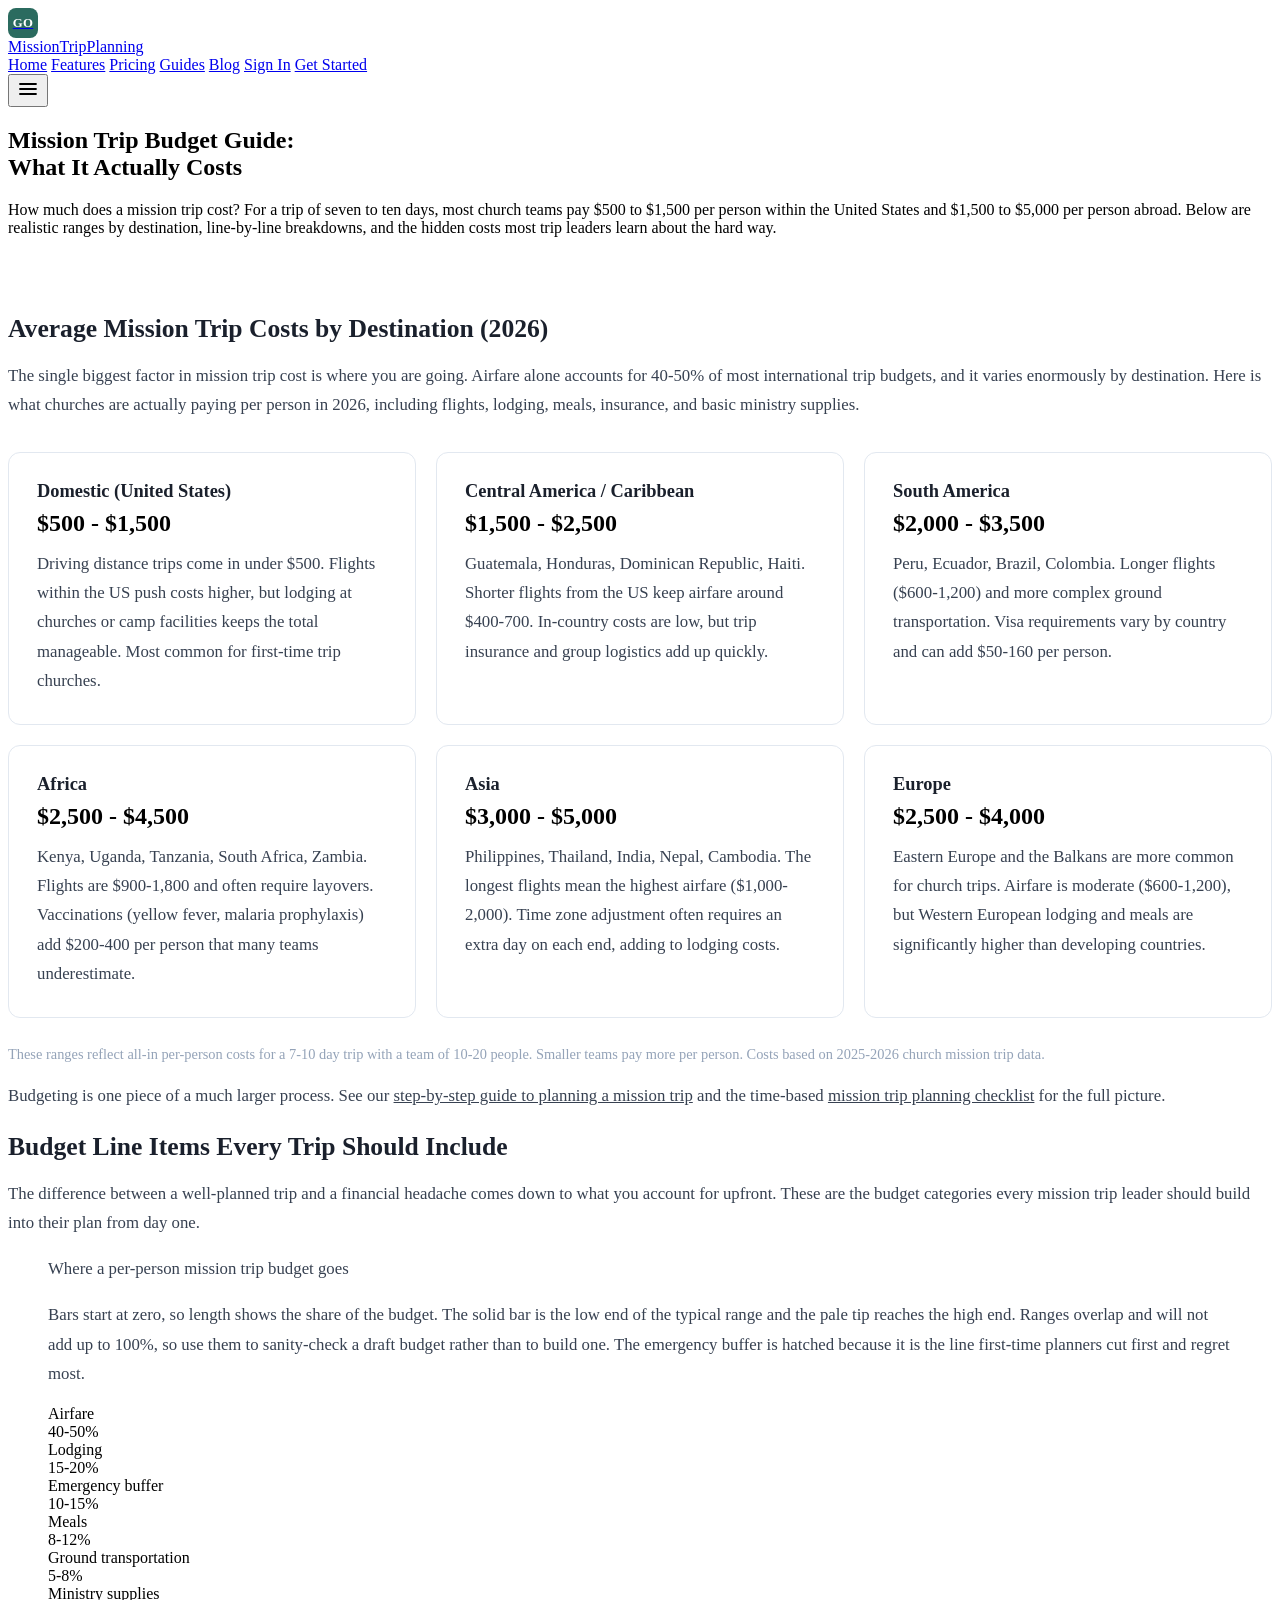
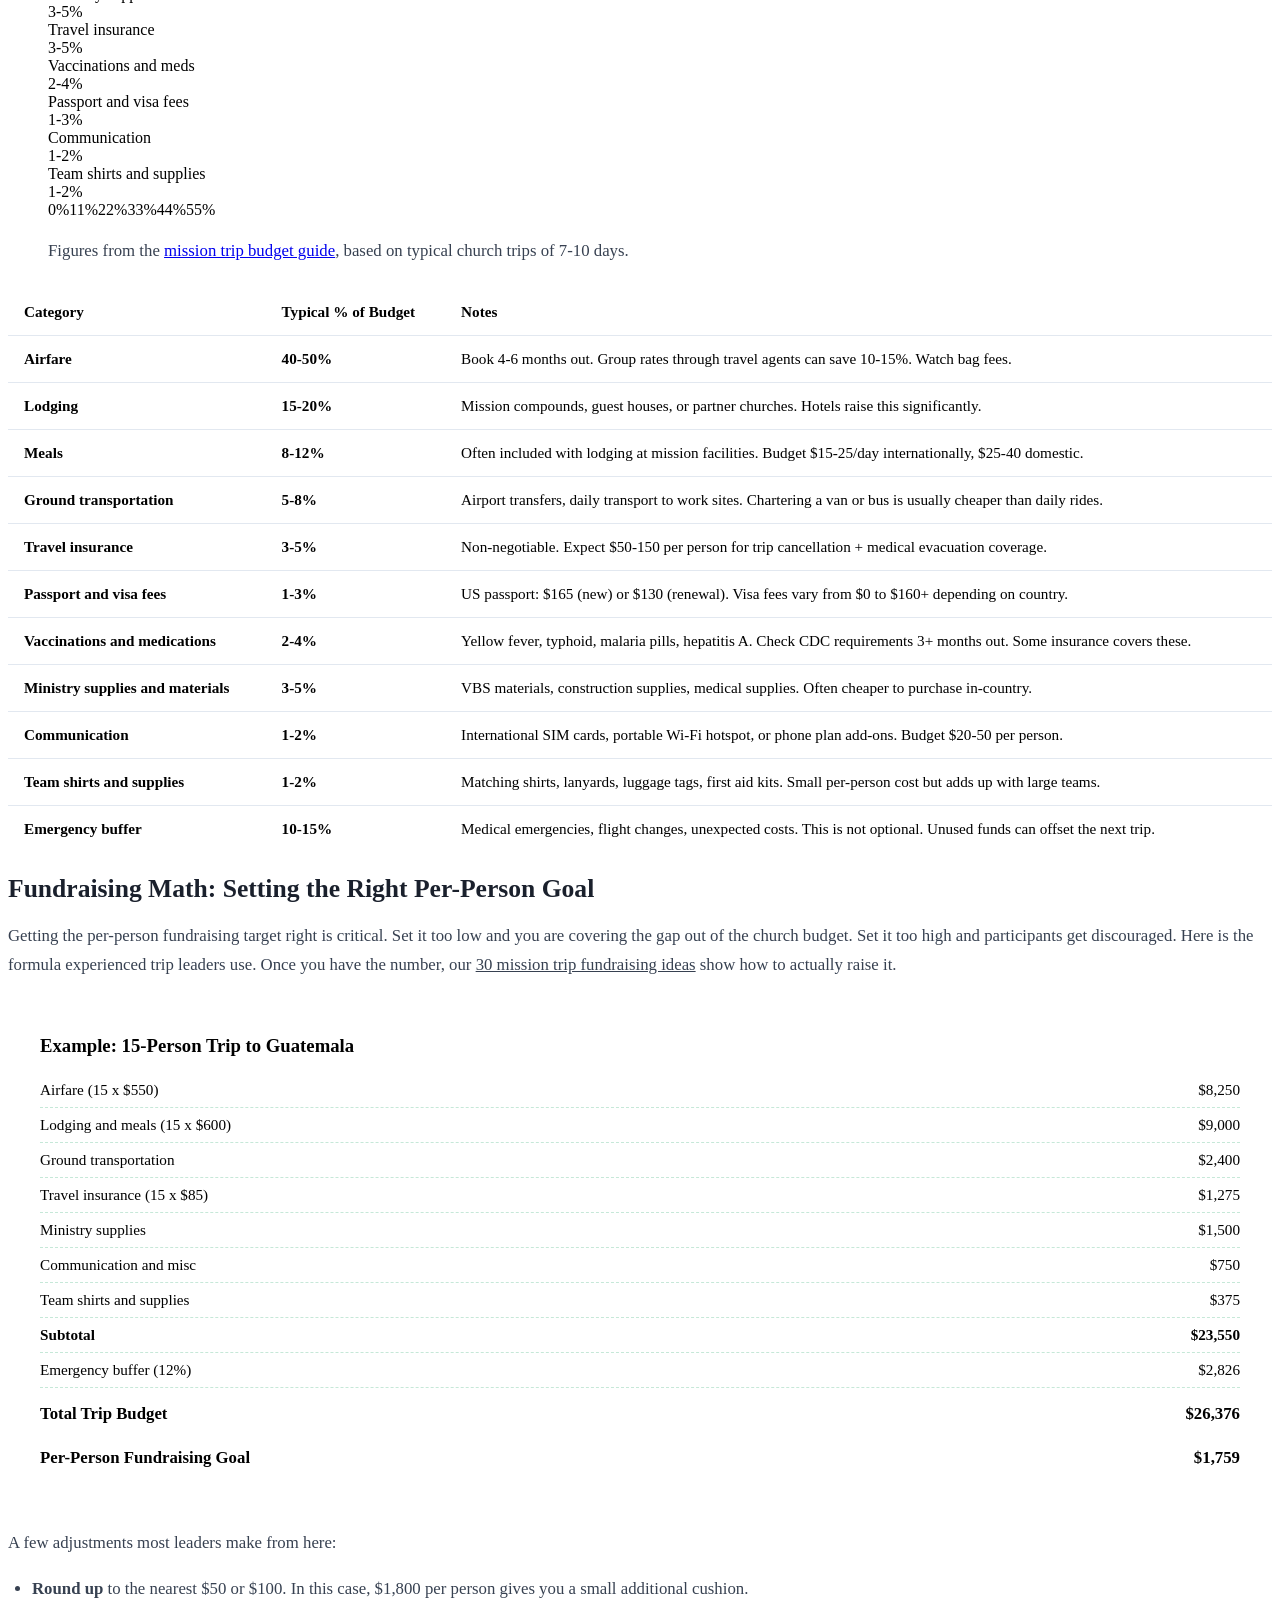
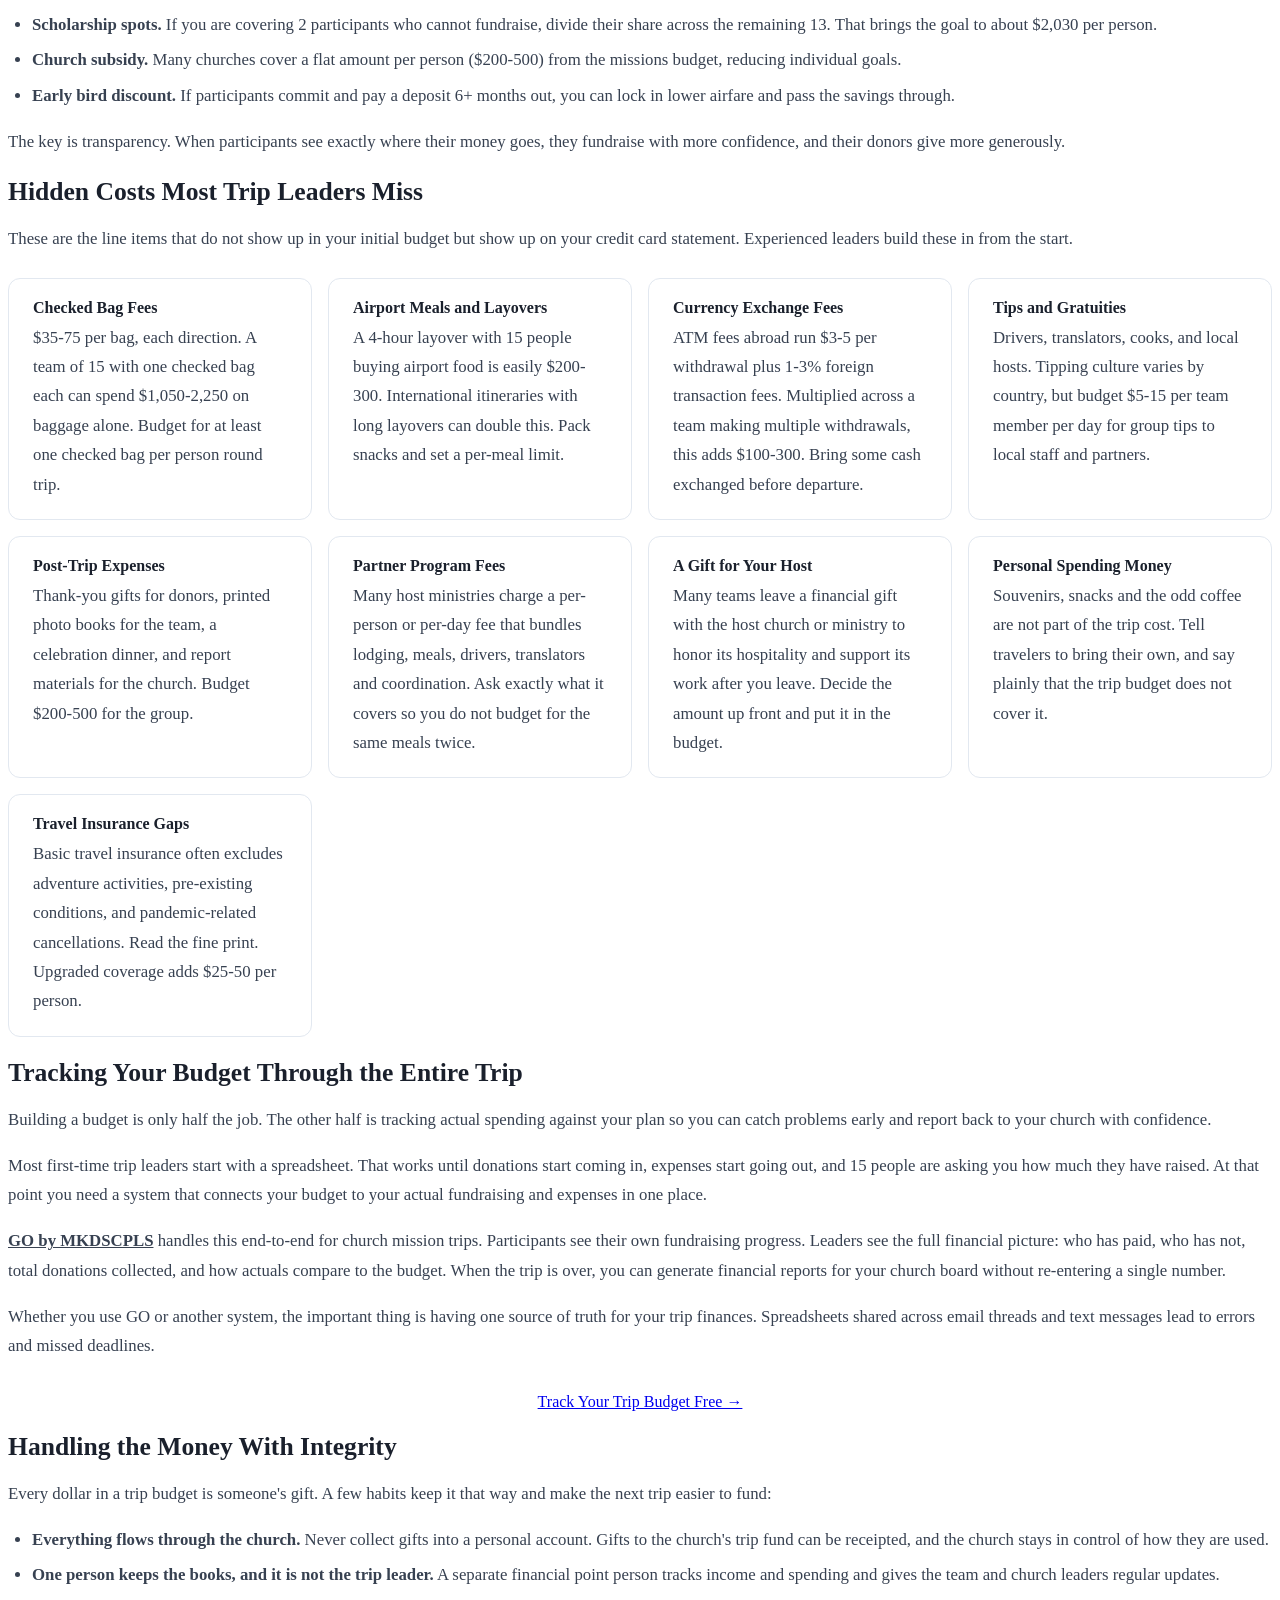
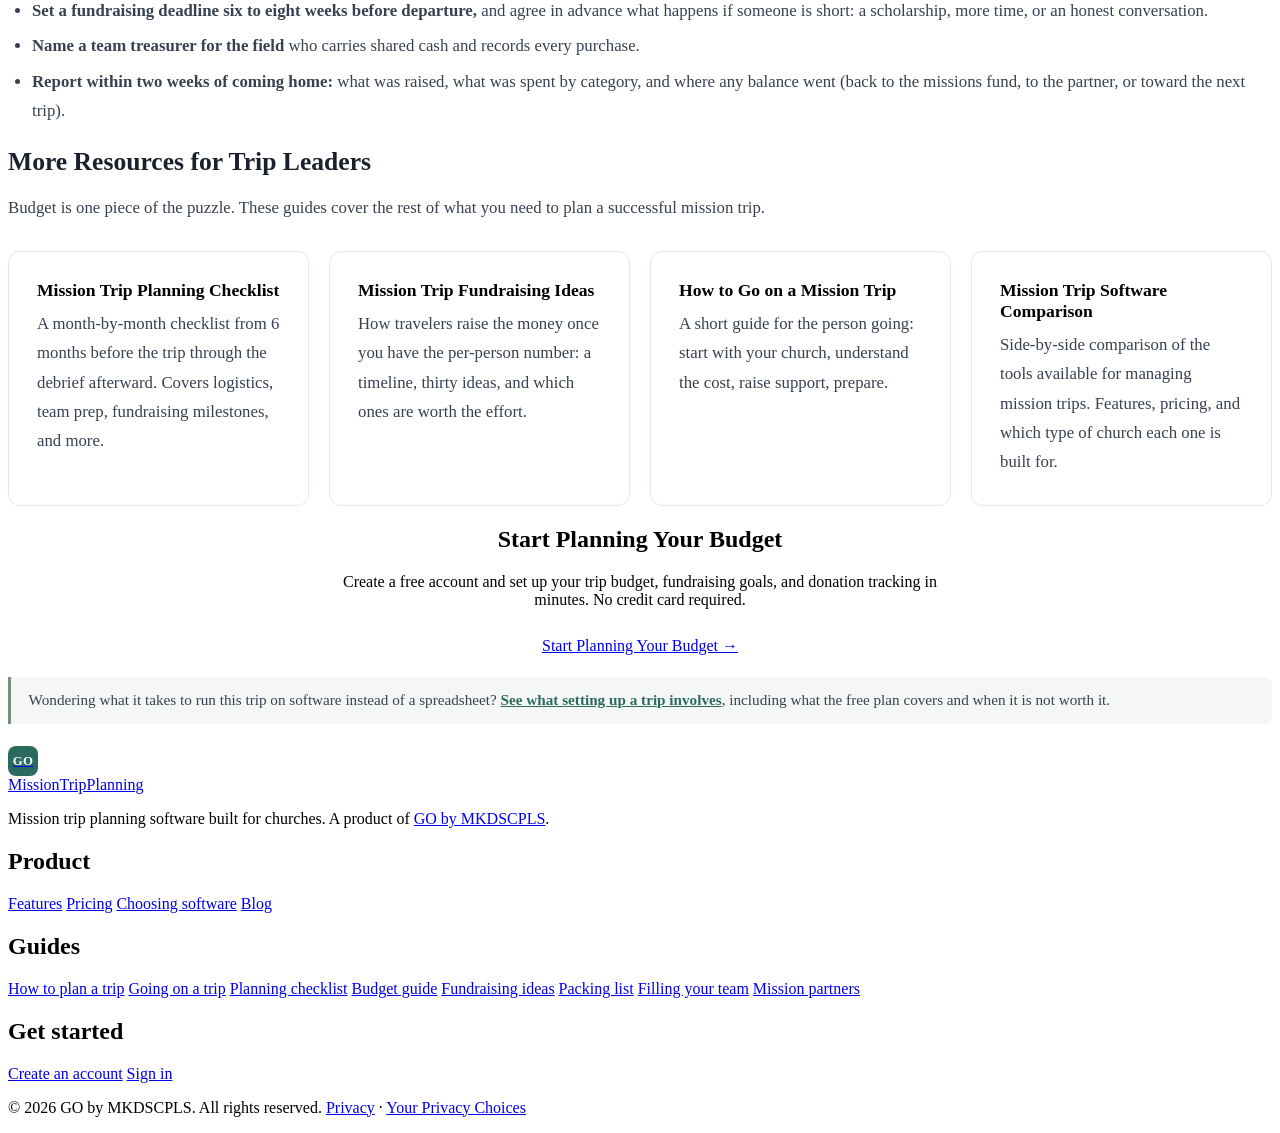
==== commit fbc1b77c: "Analytics consent: GA and Clarity only after 'Allow analytics', never with GPC privacy-consent.js (s" ====
--- a/public/budget.html
+++ b/public/budget.html
@@ -27,6 +27,8 @@
   <link rel="apple-touch-icon" href="/apple-touch-icon.png?v=go1">
   <link rel="stylesheet" href="/styles.css?v=20260927lh">
 
+  <!-- Analytics only with the visitor's consent, never with Global Privacy Control (6 Oct 2026) -->
+  <script src="/privacy-consent.js?v=20261006a"></script>
   <!-- Google Analytics -->
   <script>
     window.dataLayer = window.dataLayer || [];
@@ -51,7 +53,7 @@
         evs.forEach(function (e) { addEventListener(e, run, { capture: true, passive: true }); });
         setTimeout(function () { window.requestIdleCallback ? requestIdleCallback(run, { timeout: 2000 }) : run(); }, 3500);
       }
-      if (document.readyState === 'complete') arm(); else addEventListener('load', arm);
+      if (window.mkConsent) mkConsent.onGranted(function () { if (document.readyState === 'complete') arm(); else addEventListener('load', arm); });
     })();
   </script>
 
@@ -729,11 +731,11 @@
       </div>
     </div>
     <div class="sc-footer-base">
-      <p>&copy; 2026 GO by MKDSCPLS. All rights reserved.</p>
+      <p>&copy; 2026 GO by MKDSCPLS. All rights reserved. <a href="https://www.mkdscpls.com/privacy-policy.html" class="sc-flink">Privacy</a> &middot; <a href="/privacy-choices" class="sc-flink">Your Privacy Choices</a></p>
     </div>
   </footer>
 
-  <script src="/site-chrome.js?v=20260927lh"></script>
+  <script src="/site-chrome.js?v=20261006pc"></script>
 <script src="/conversion.js?v=20260916a" defer></script>
 </body>
 </html>
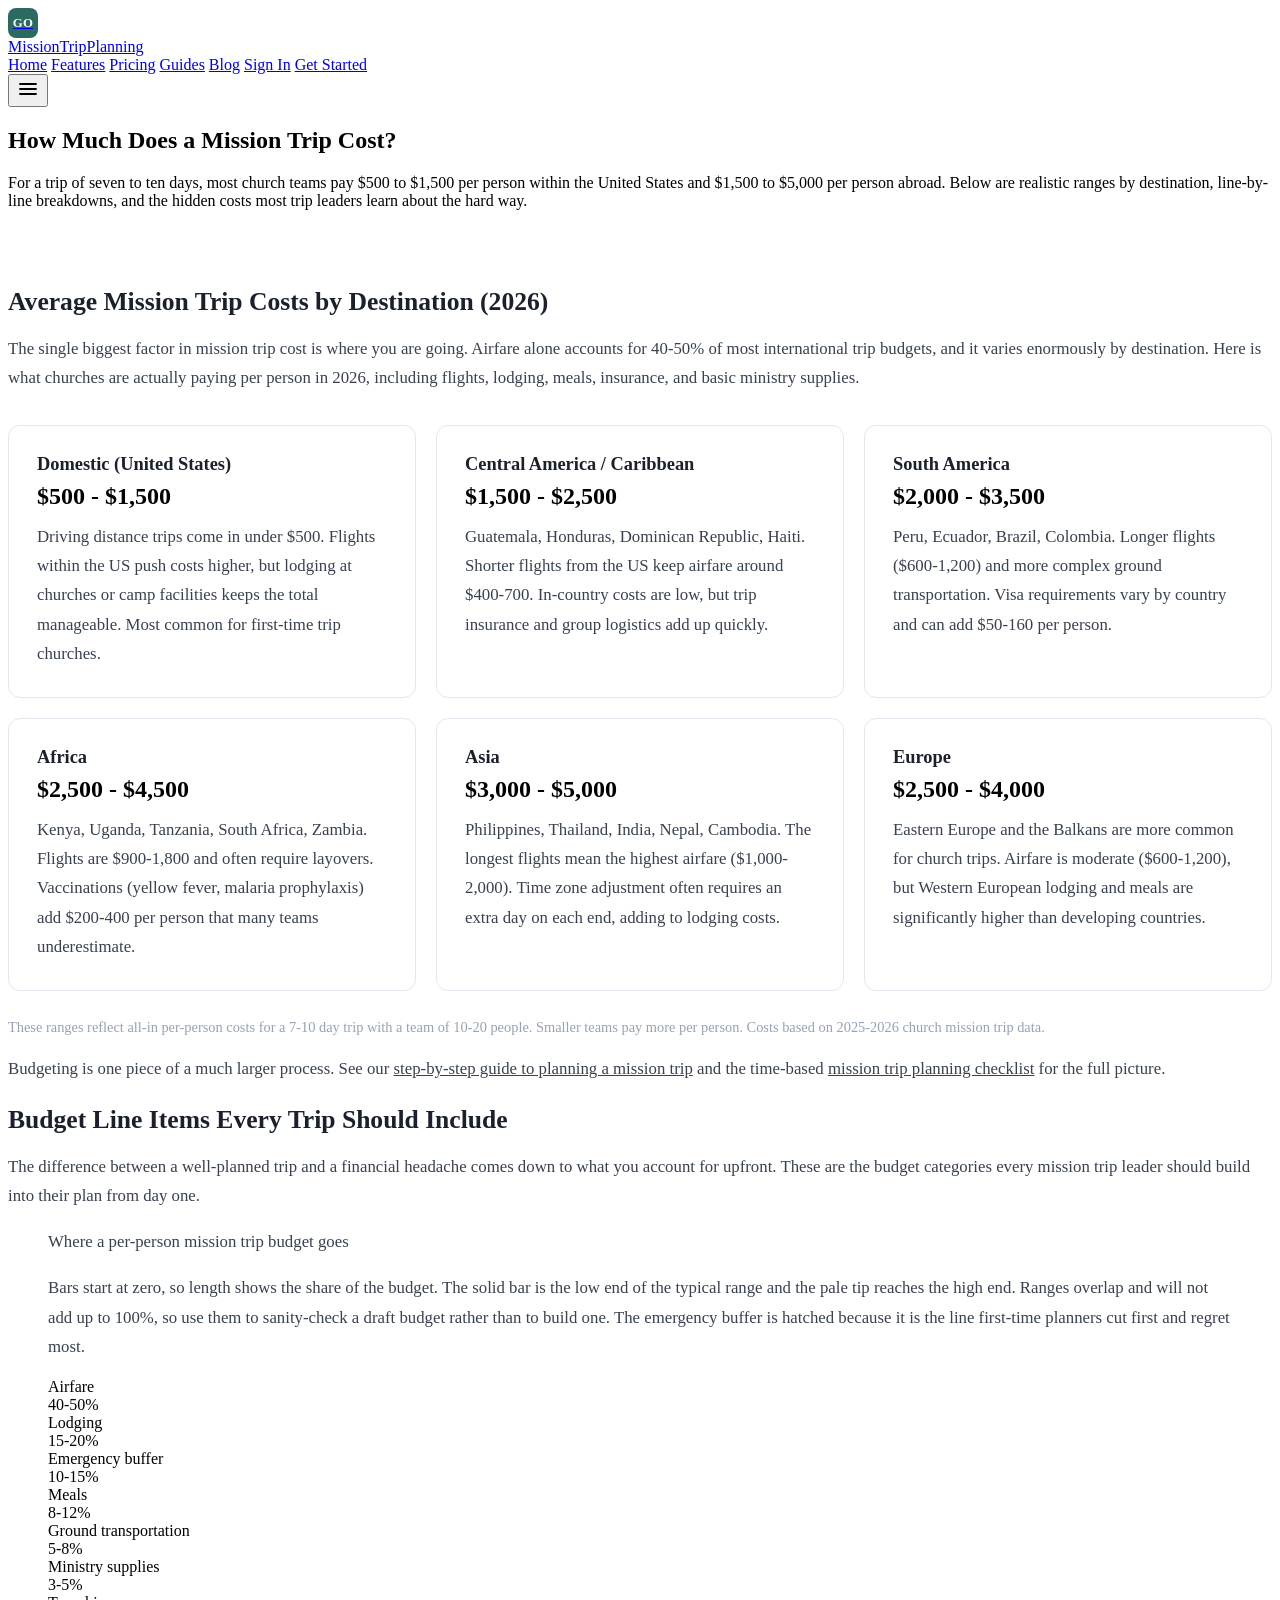
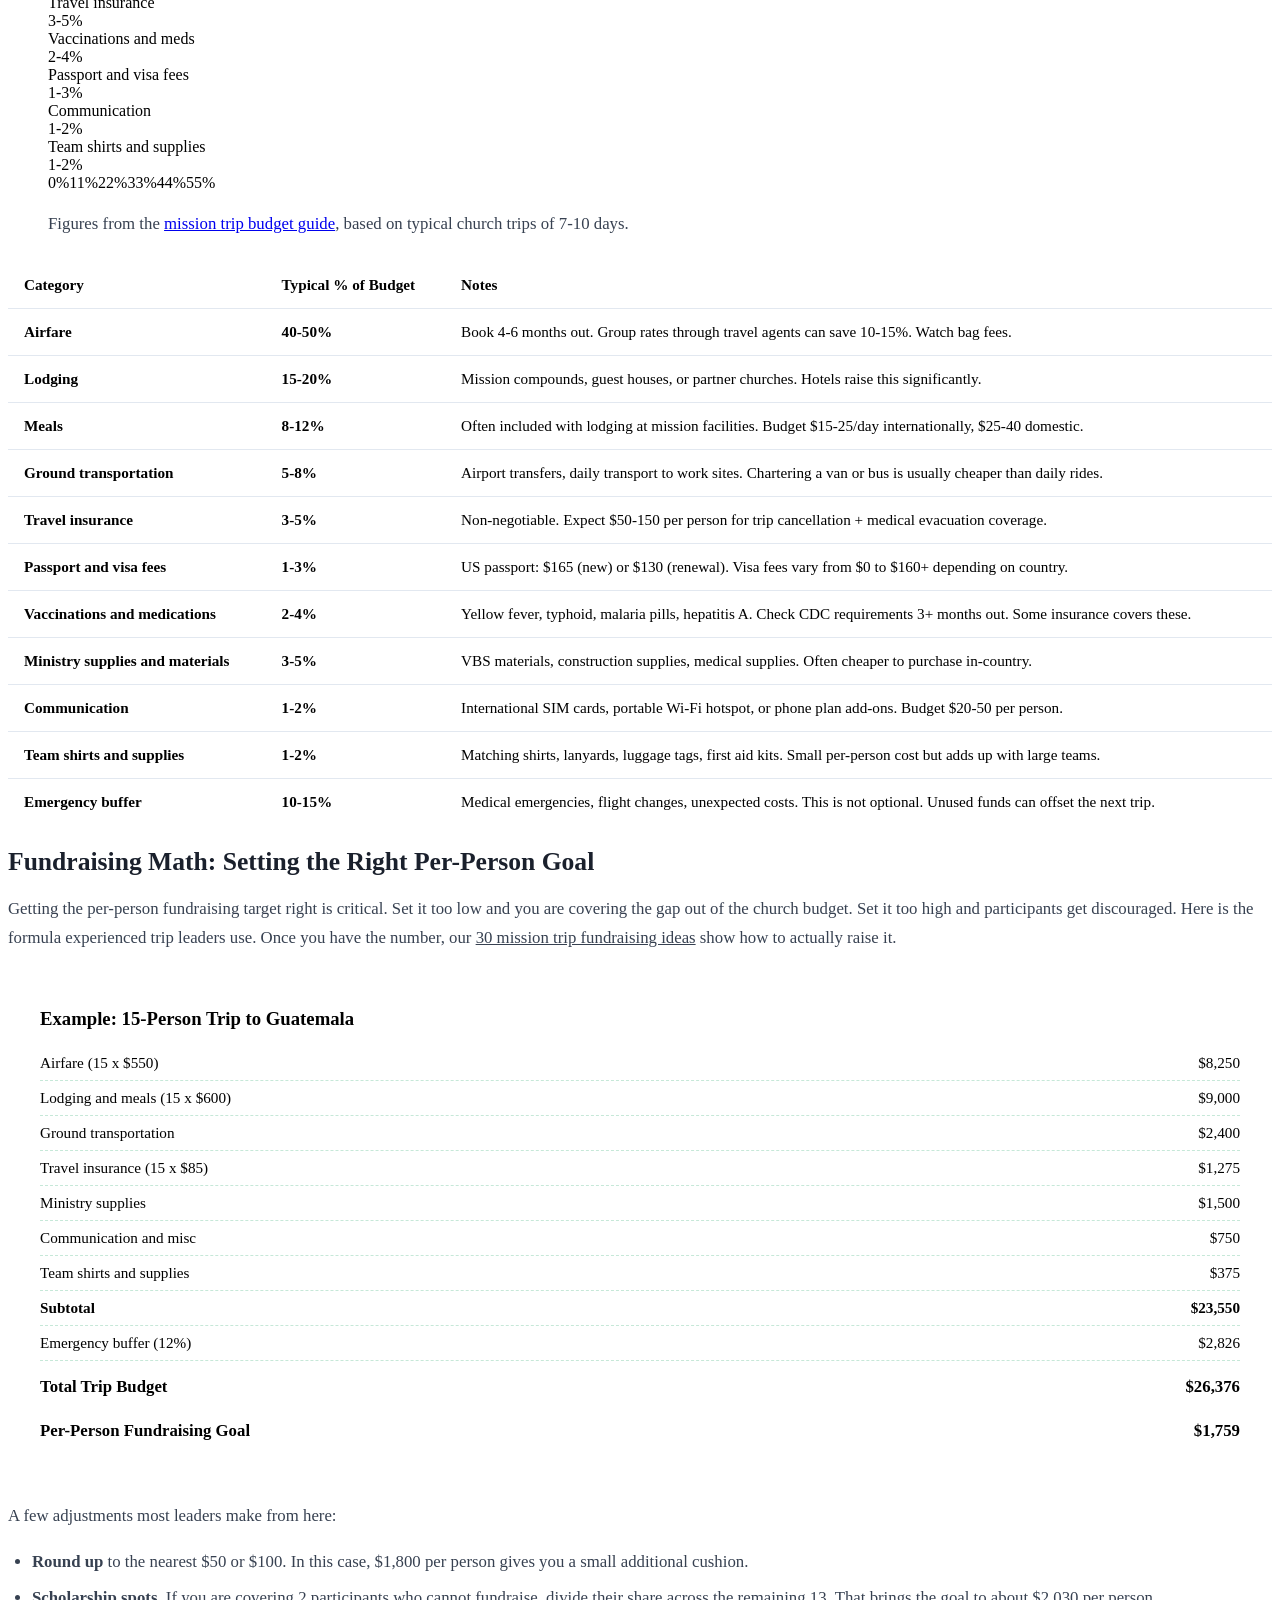
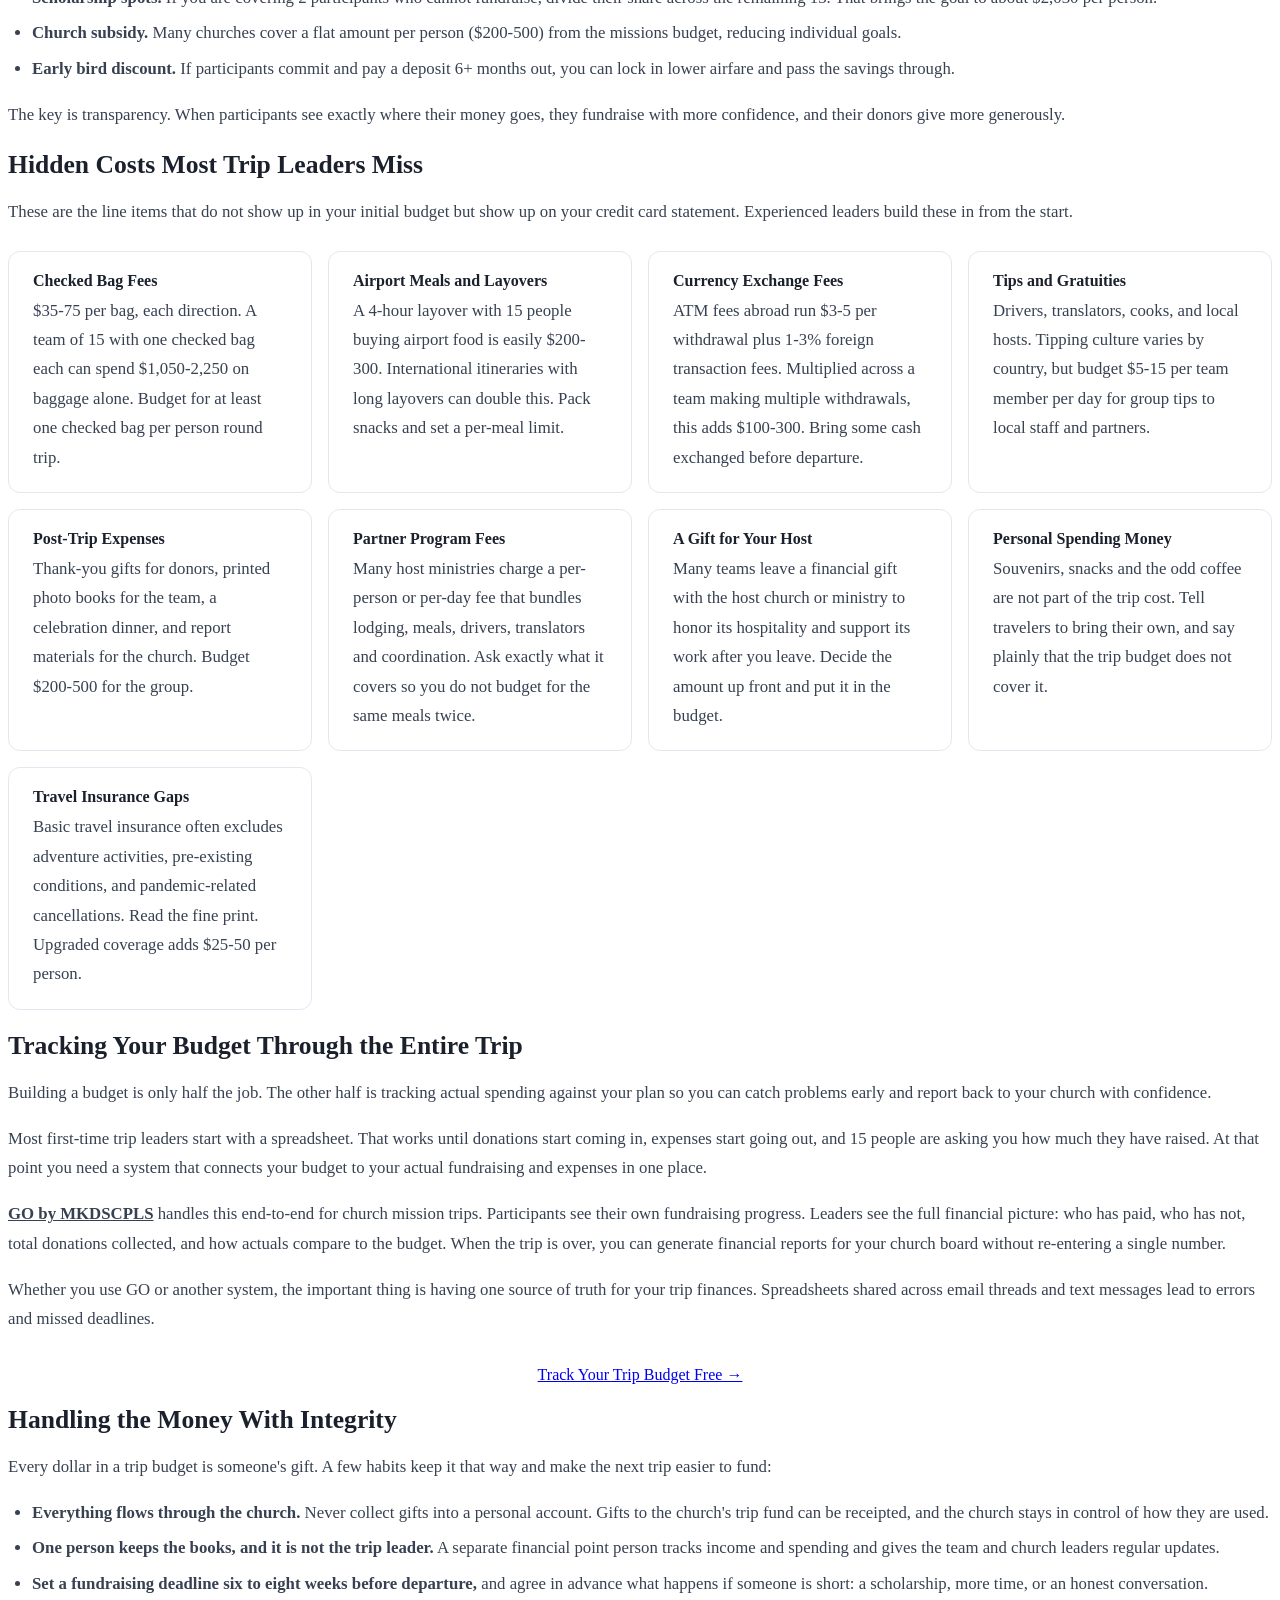
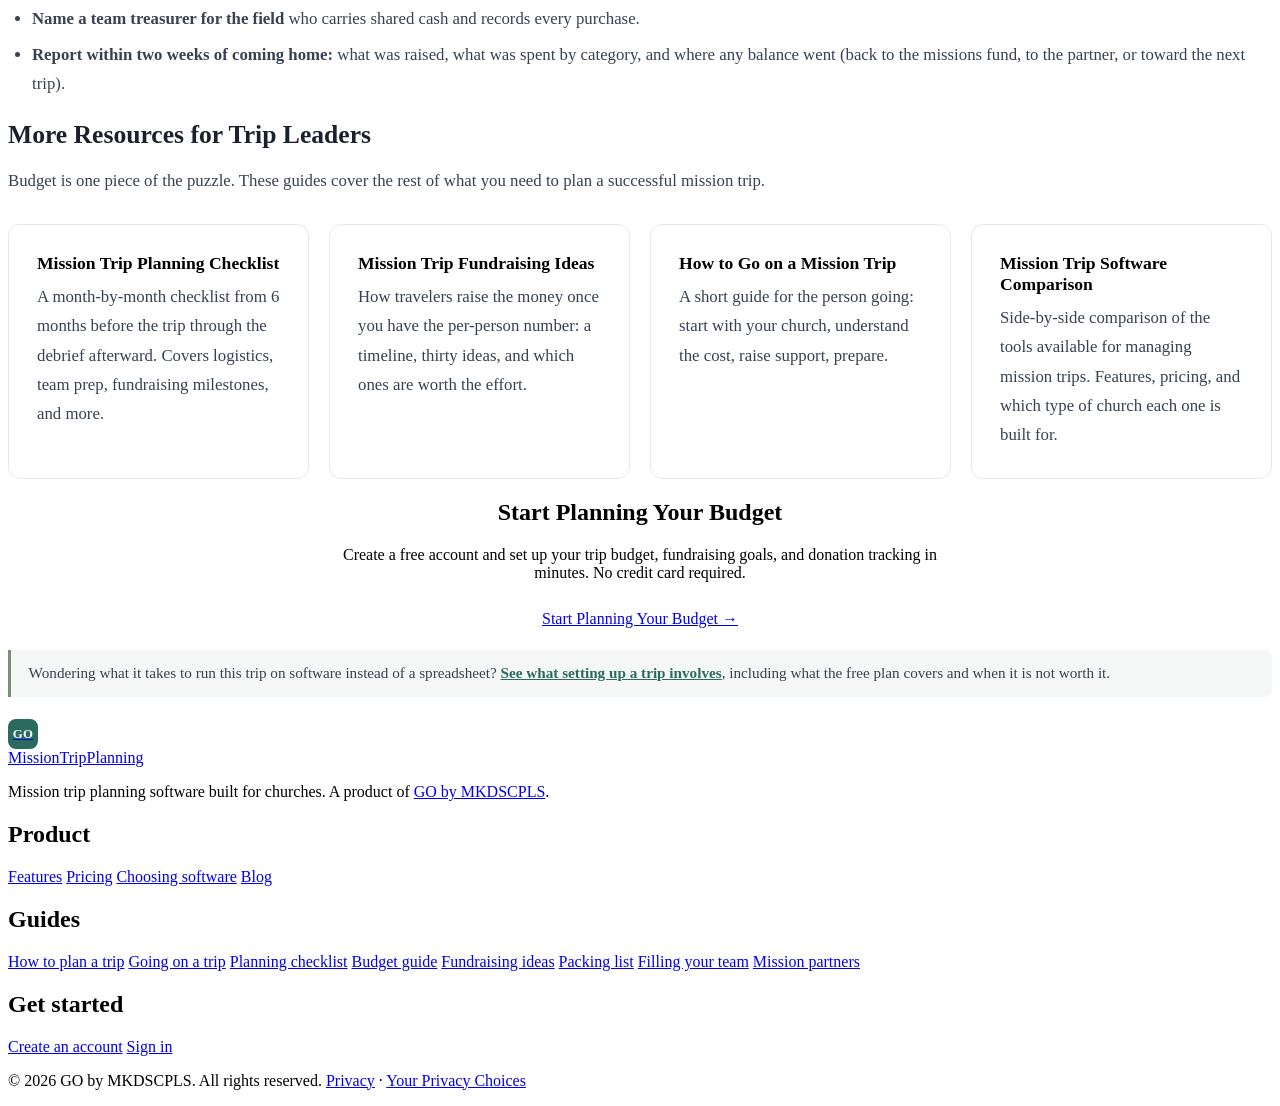
==== commit 91499ca8: "Bing: budget H1 answers the cost question, sharper how-to-plan description, fresh sitemap dates Co-A" ====
--- a/public/budget.html
+++ b/public/budget.html
@@ -3,29 +3,29 @@
 <head>
   <meta charset="UTF-8">
   <meta name="viewport" content="width=device-width, initial-scale=1.0">
-  <title>Mission Trip Costs in 2026: A Budget Guide for Churches</title>
-  <meta name="description" content="What a mission trip really costs in 2026: per-person ranges for domestic and international trips, plus visas, insurance, tipping and the costs teams forget.">
+  <title>How Much Does a Mission Trip Cost? 2026 Per-Person Ranges</title>
+  <meta name="description" content="Church teams pay $500 to $1,500 per person in the US and $1,500 to $5,000 abroad for a 7 to 10 day trip. See costs by region and what teams forget.">
   <meta name="keywords" content="mission trip cost, mission trip budget, how much does a mission trip cost, mission trip expenses, mission trip fundraising goal, church mission trip budget">
   <link rel="canonical" href="https://missiontripplanning.com/budget">
 
   <!-- Open Graph -->
   <meta property="og:type" content="article">
-  <meta property="og:title" content="Mission Trip Costs in 2026: A Budget Guide for Churches">
-  <meta property="og:description" content="What a mission trip really costs in 2026: per-person ranges for domestic and international trips, plus visas, insurance, tipping and the costs teams forget.">
+  <meta property="og:title" content="How Much Does a Mission Trip Cost? 2026 Per-Person Ranges">
+  <meta property="og:description" content="Church teams pay $500 to $1,500 per person in the US and $1,500 to $5,000 abroad for a 7 to 10 day trip. See costs by region and what teams forget.">
   <meta property="og:url" content="https://missiontripplanning.com/budget">
   <meta property="og:site_name" content="MissionTripPlanning.com">
   <meta property="og:image" content="https://www.mkdscpls.com/images/go-og-default-v6.jpg">
 
   <!-- Twitter -->
   <meta name="twitter:card" content="summary_large_image">
-  <meta name="twitter:title" content="Mission Trip Costs in 2026: A Budget Guide for Churches">
-  <meta name="twitter:description" content="What a mission trip really costs in 2026: per-person ranges for domestic and international trips, plus visas, insurance, tipping and the costs teams forget.">
+  <meta name="twitter:title" content="How Much Does a Mission Trip Cost? 2026 Per-Person Ranges">
+  <meta name="twitter:description" content="Church teams pay $500 to $1,500 per person in the US and $1,500 to $5,000 abroad for a 7 to 10 day trip. See costs by region and what teams forget.">
   <meta name="twitter:image" content="https://www.mkdscpls.com/images/go-og-default-v6.jpg">
 
   <link rel="icon" href="/favicon.ico?v=go1" sizes="any">
   <link rel="icon" type="image/png" sizes="32x32" href="/favicon-32.png?v=go1">
   <link rel="apple-touch-icon" href="/apple-touch-icon.png?v=go1">
-  <link rel="stylesheet" href="/styles.css?v=20260927lh">
+  <link rel="stylesheet" href="/styles.css?v=20261013tl">
 
   <!-- Analytics only with the visitor's consent, never with Global Privacy Control (6 Oct 2026) -->
   <script src="/privacy-consent.js?v=20261006a"></script>
@@ -63,7 +63,7 @@
     "@context": "https://schema.org",
     "@type": "Article",
     "headline": "How Much Does a Mission Trip Cost? Budget Guide for Churches",
-    "description": "A comprehensive guide to mission trip costs in 2026, including average prices by destination, budget line items, fundraising math, and hidden costs most leaders miss.",
+    "description": "Church teams pay $500 to $1,500 per person in the US and $1,500 to $5,000 abroad for a 7 to 10 day trip. See costs by region and what teams forget.",
     "url": "https://missiontripplanning.com/budget",
     "datePublished": "2026-04-11",
     "dateModified": "2026-09-27",
@@ -283,8 +283,8 @@
   <!-- Hero -->
   <section class="hero" style="padding-bottom: 40px;">
     <div class="container">
-      <h1>Mission Trip Budget Guide:<br>What It Actually Costs</h1>
-      <p>How much does a mission trip cost? For a trip of seven to ten days, most church teams pay $500 to $1,500 per person within the United States and $1,500 to $5,000 per person abroad. Below are realistic ranges by destination, line-by-line breakdowns, and the hidden costs most trip leaders learn about the hard way.</p>
+      <h1>How Much Does a Mission Trip Cost?</h1>
+      <p>For a trip of seven to ten days, most church teams pay $500 to $1,500 per person within the United States and $1,500 to $5,000 per person abroad. Below are realistic ranges by destination, line-by-line breakdowns, and the hidden costs most trip leaders learn about the hard way.</p>
     </div>
   </section>
 
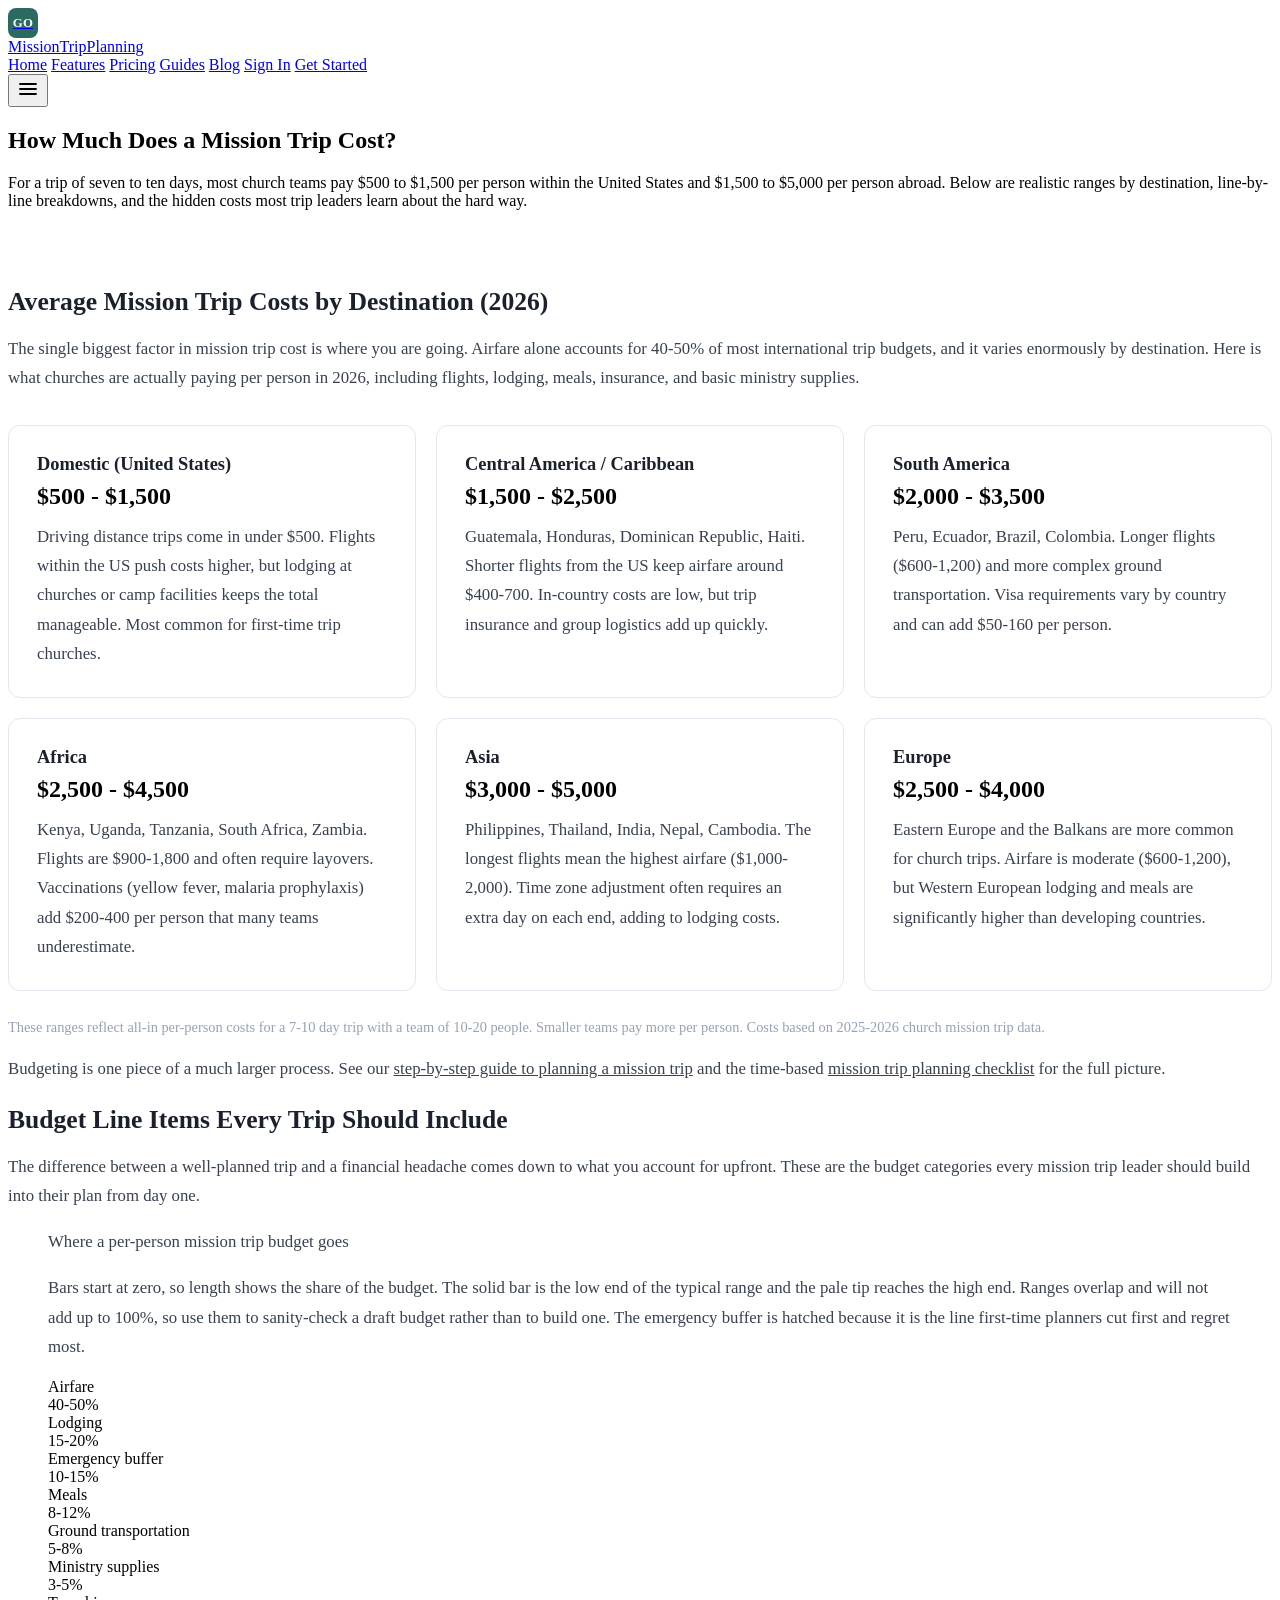
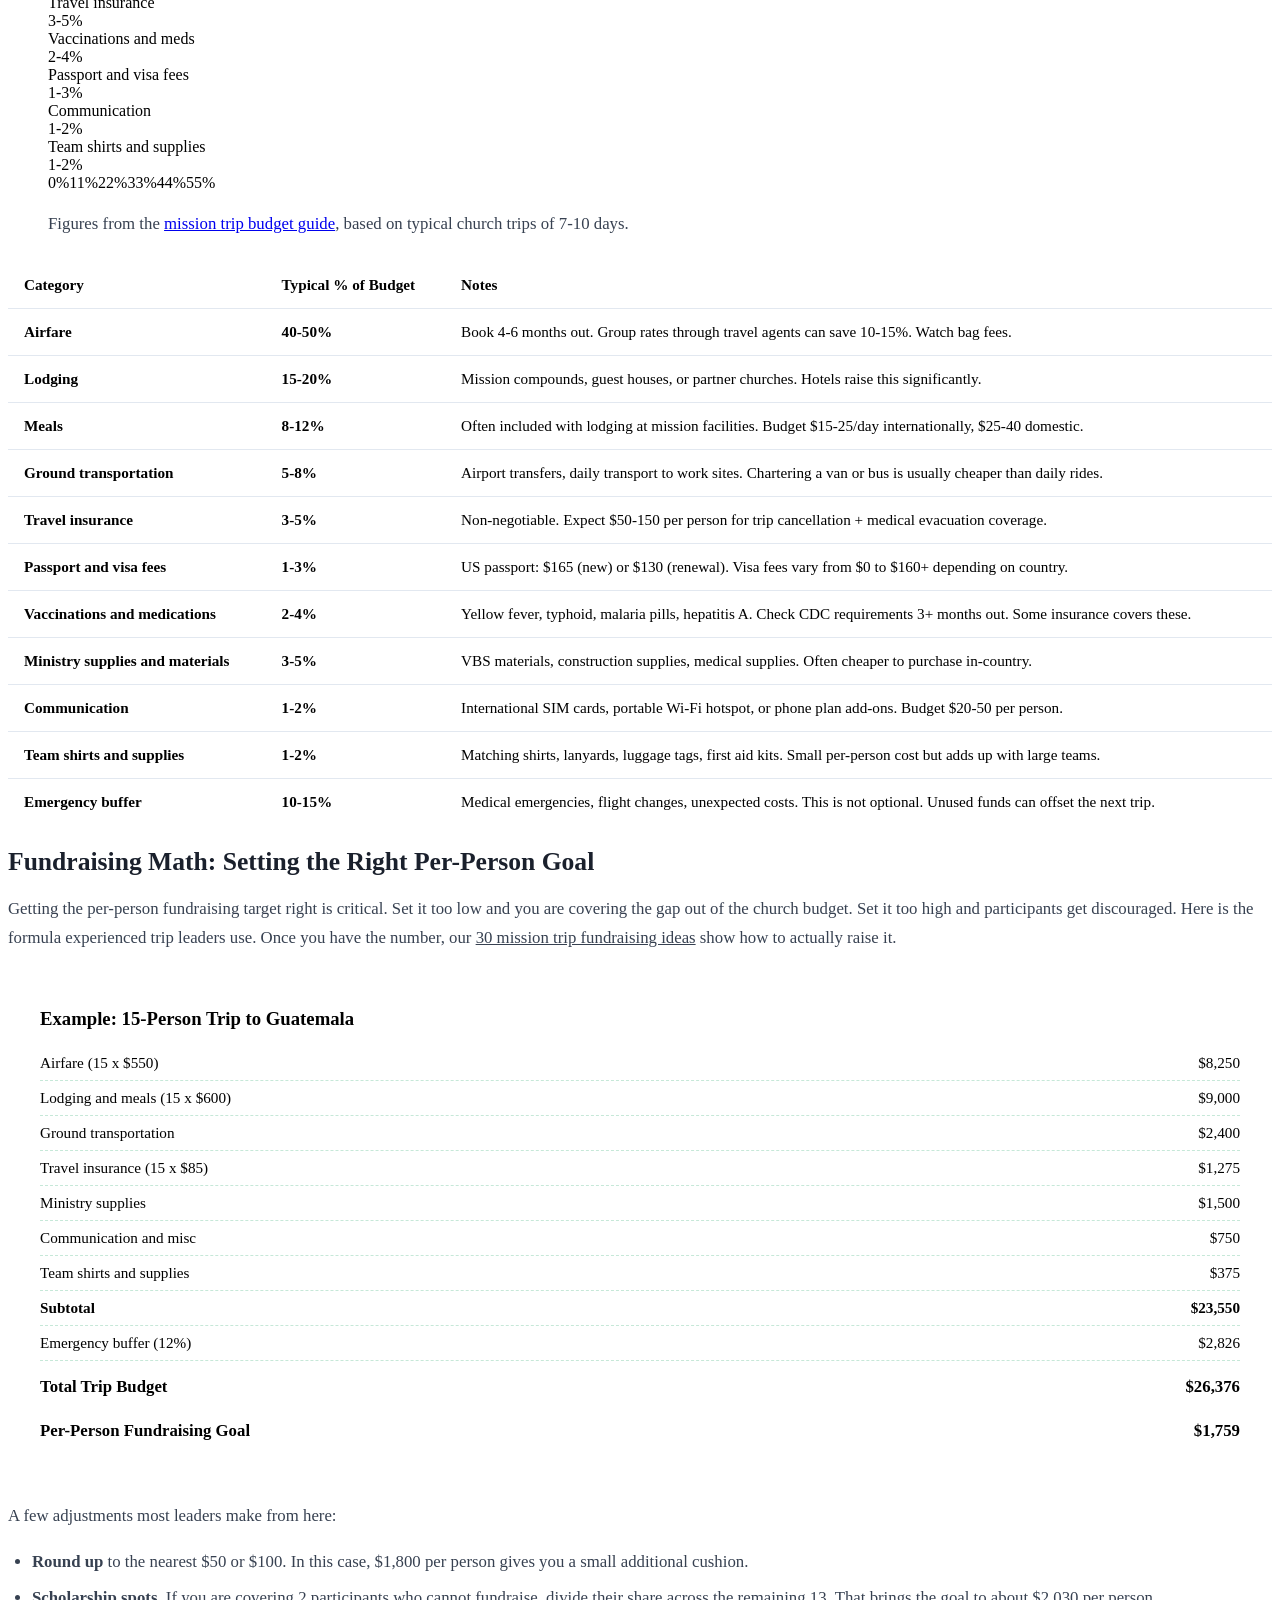
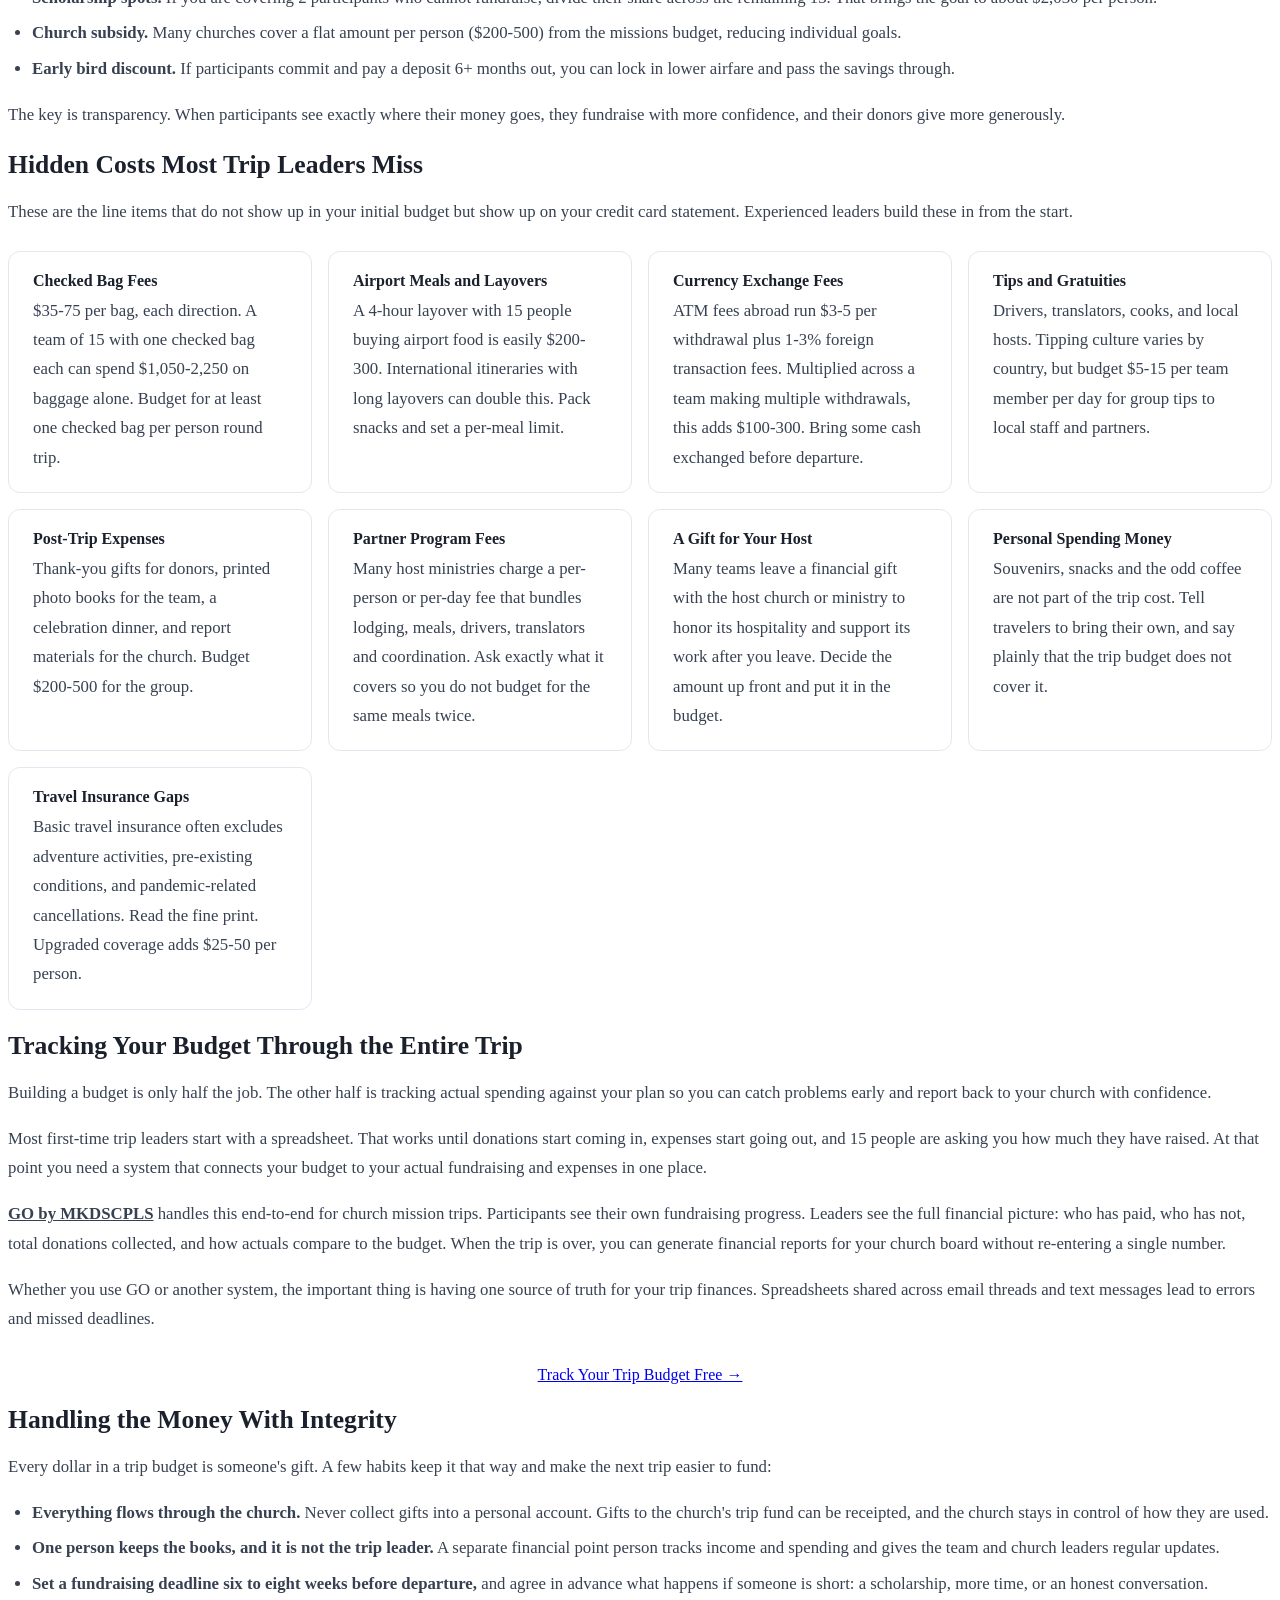
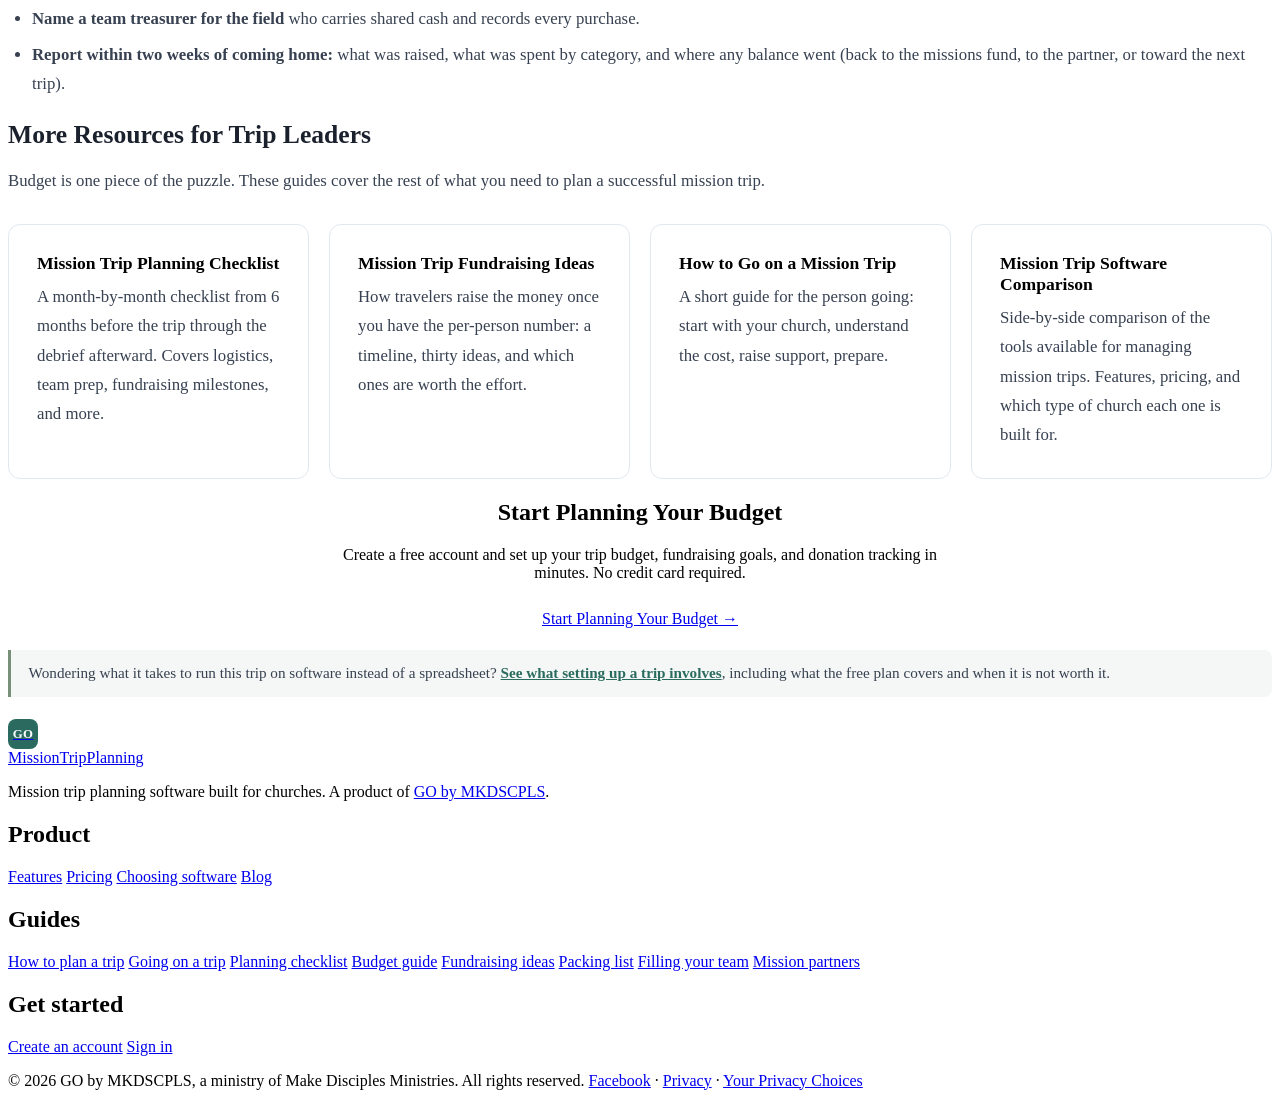
==== commit 2b1221a1: "Footer: a ministry of Make Disciples Ministries, plus the Facebook Page Co-Authored-By: Claude Opus " ====
--- a/public/budget.html
+++ b/public/budget.html
@@ -731,7 +731,7 @@
       </div>
     </div>
     <div class="sc-footer-base">
-      <p>&copy; 2026 GO by MKDSCPLS. All rights reserved. <a href="https://www.mkdscpls.com/privacy-policy.html" class="sc-flink">Privacy</a> &middot; <a href="/privacy-choices" class="sc-flink">Your Privacy Choices</a></p>
+      <p>&copy; 2026 GO by MKDSCPLS, a ministry of Make Disciples Ministries. All rights reserved. <a href="https://www.facebook.com/makedisciplesministries" class="sc-flink" rel="me">Facebook</a> &middot; <a href="https://www.mkdscpls.com/privacy-policy.html" class="sc-flink">Privacy</a> &middot; <a href="/privacy-choices" class="sc-flink">Your Privacy Choices</a></p>
     </div>
   </footer>
 
